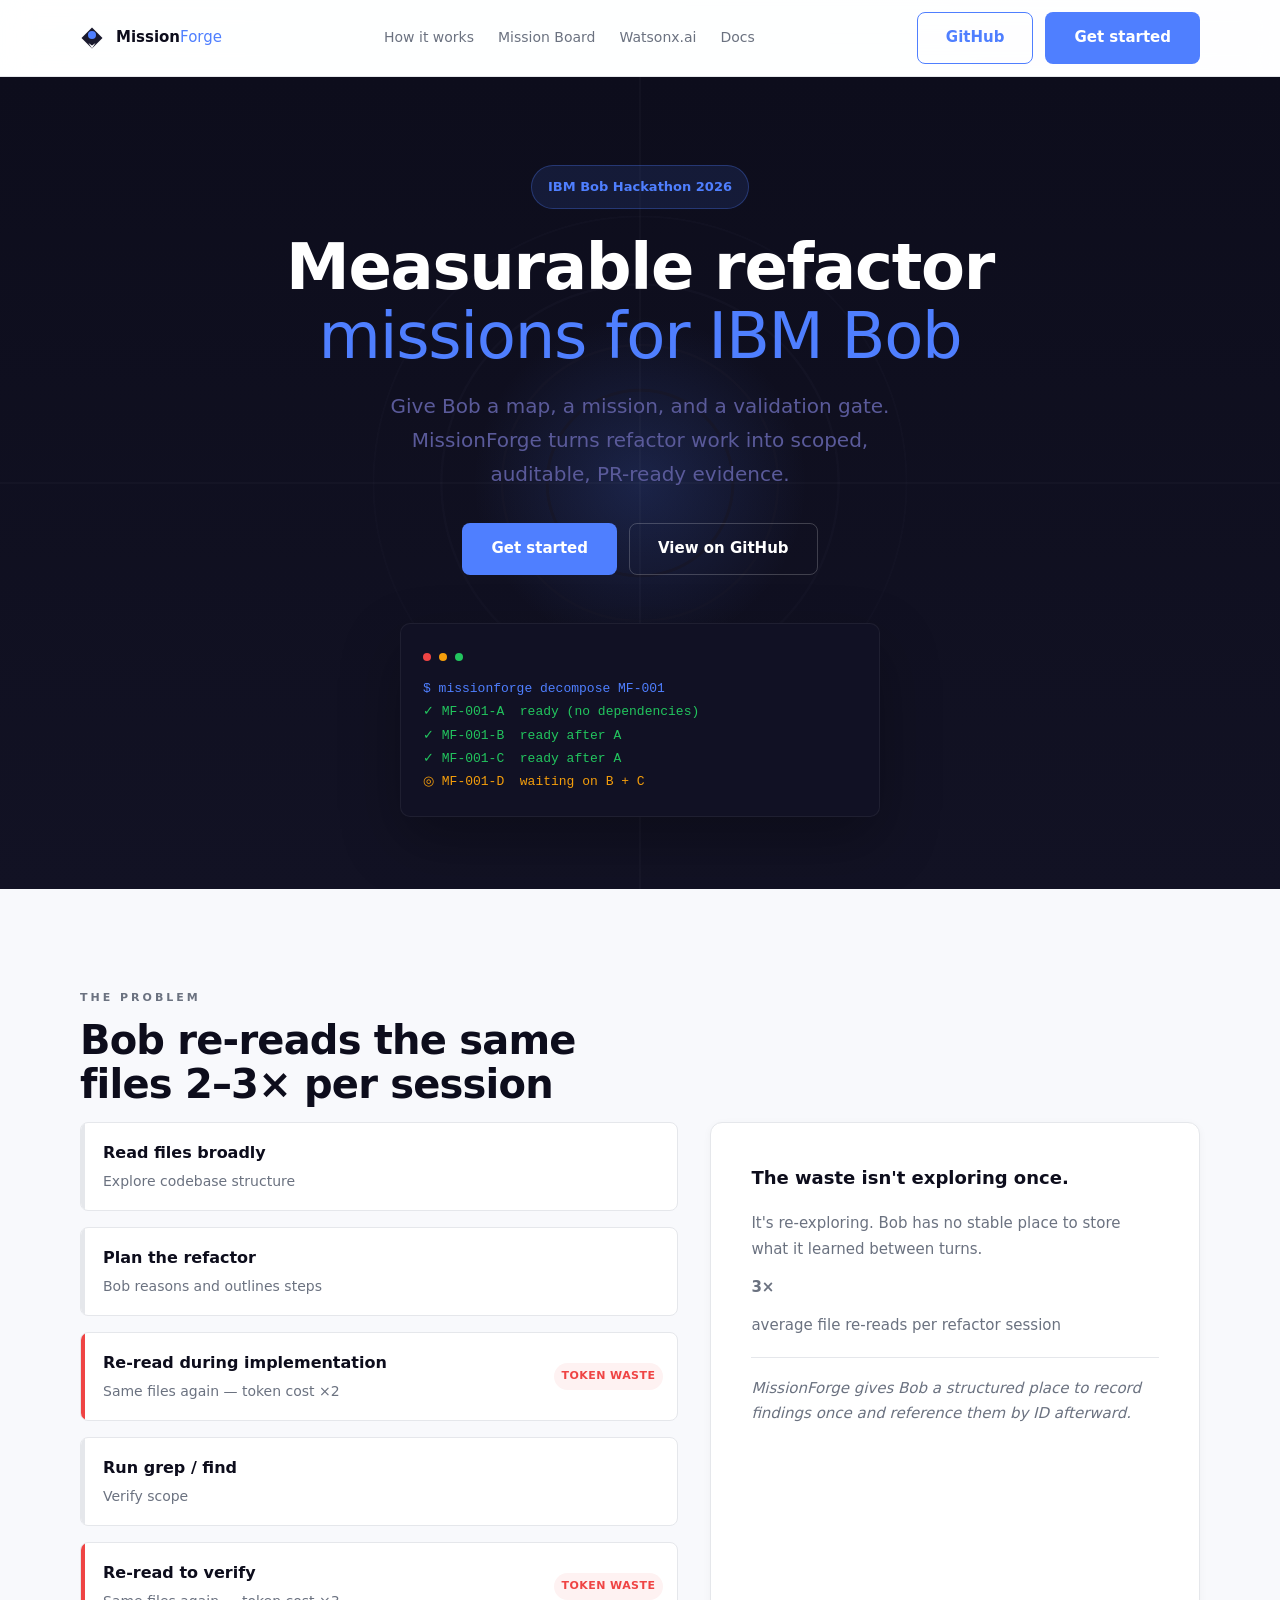
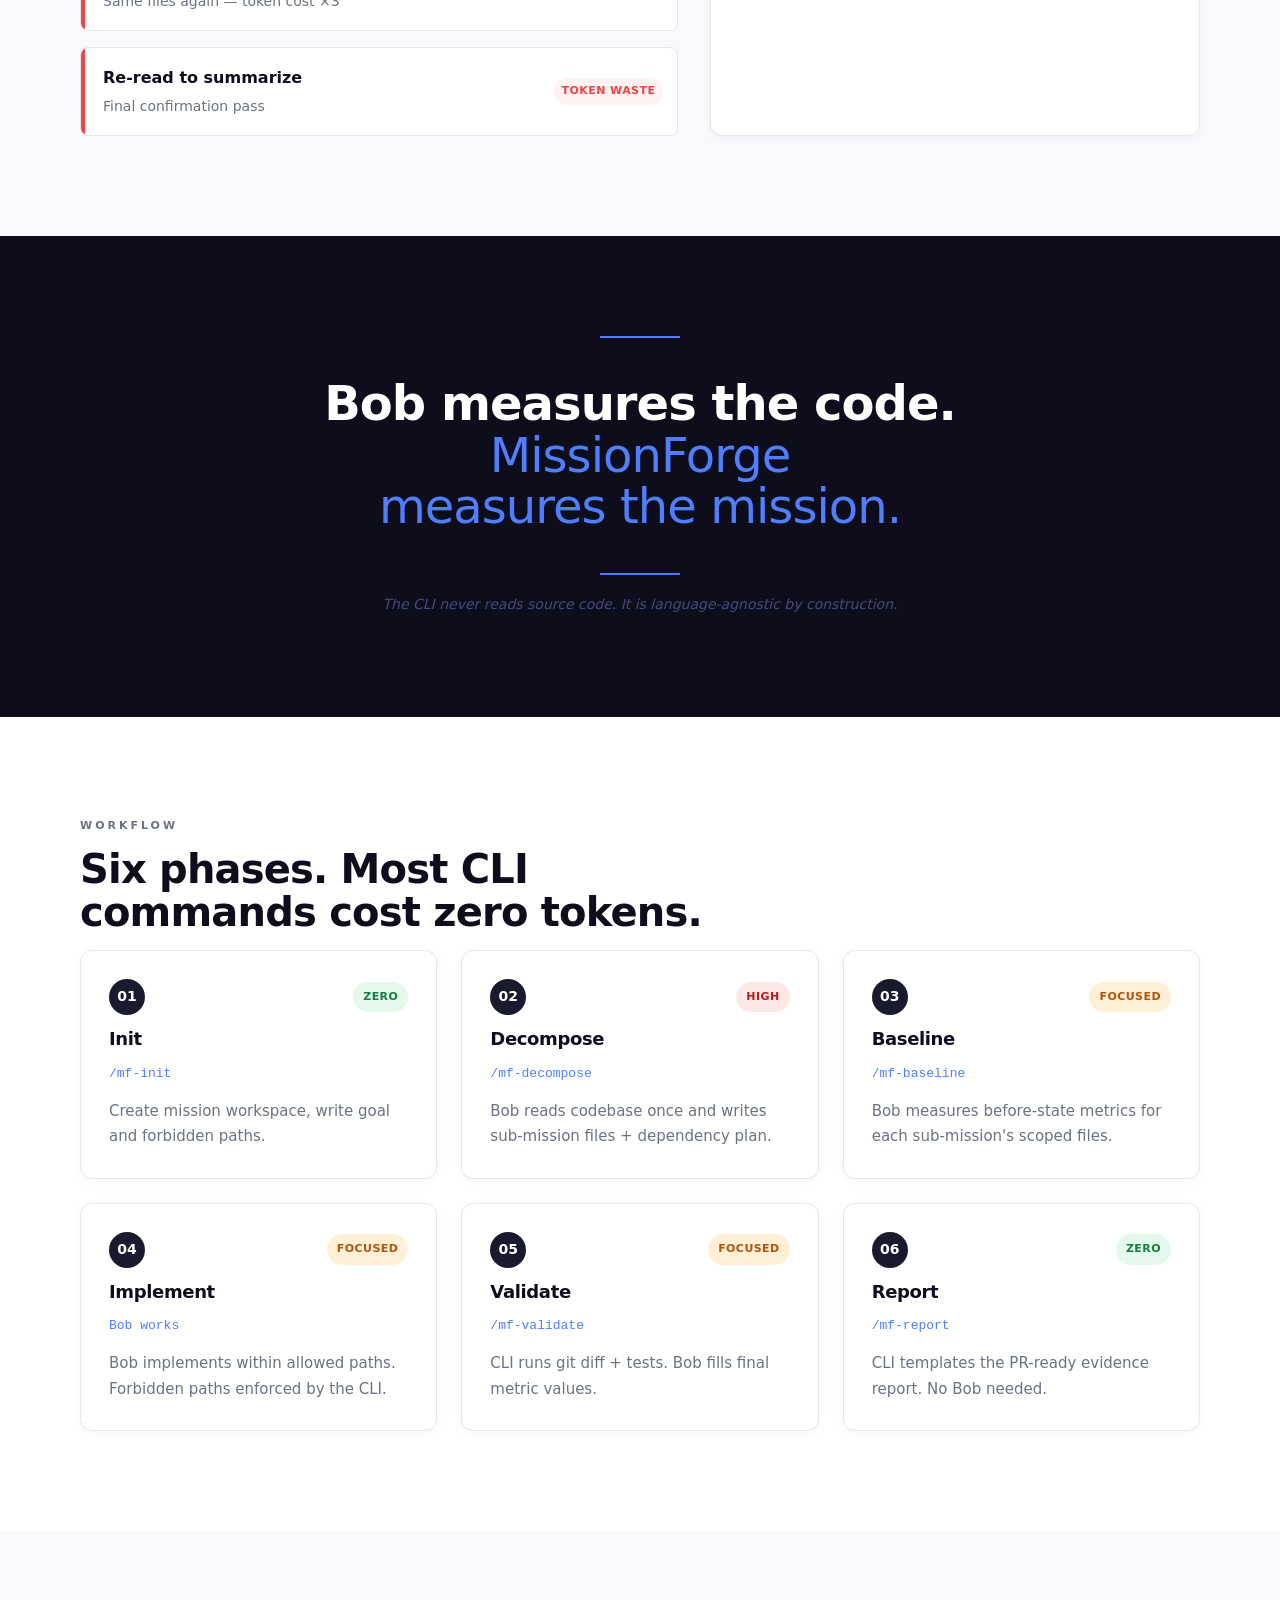
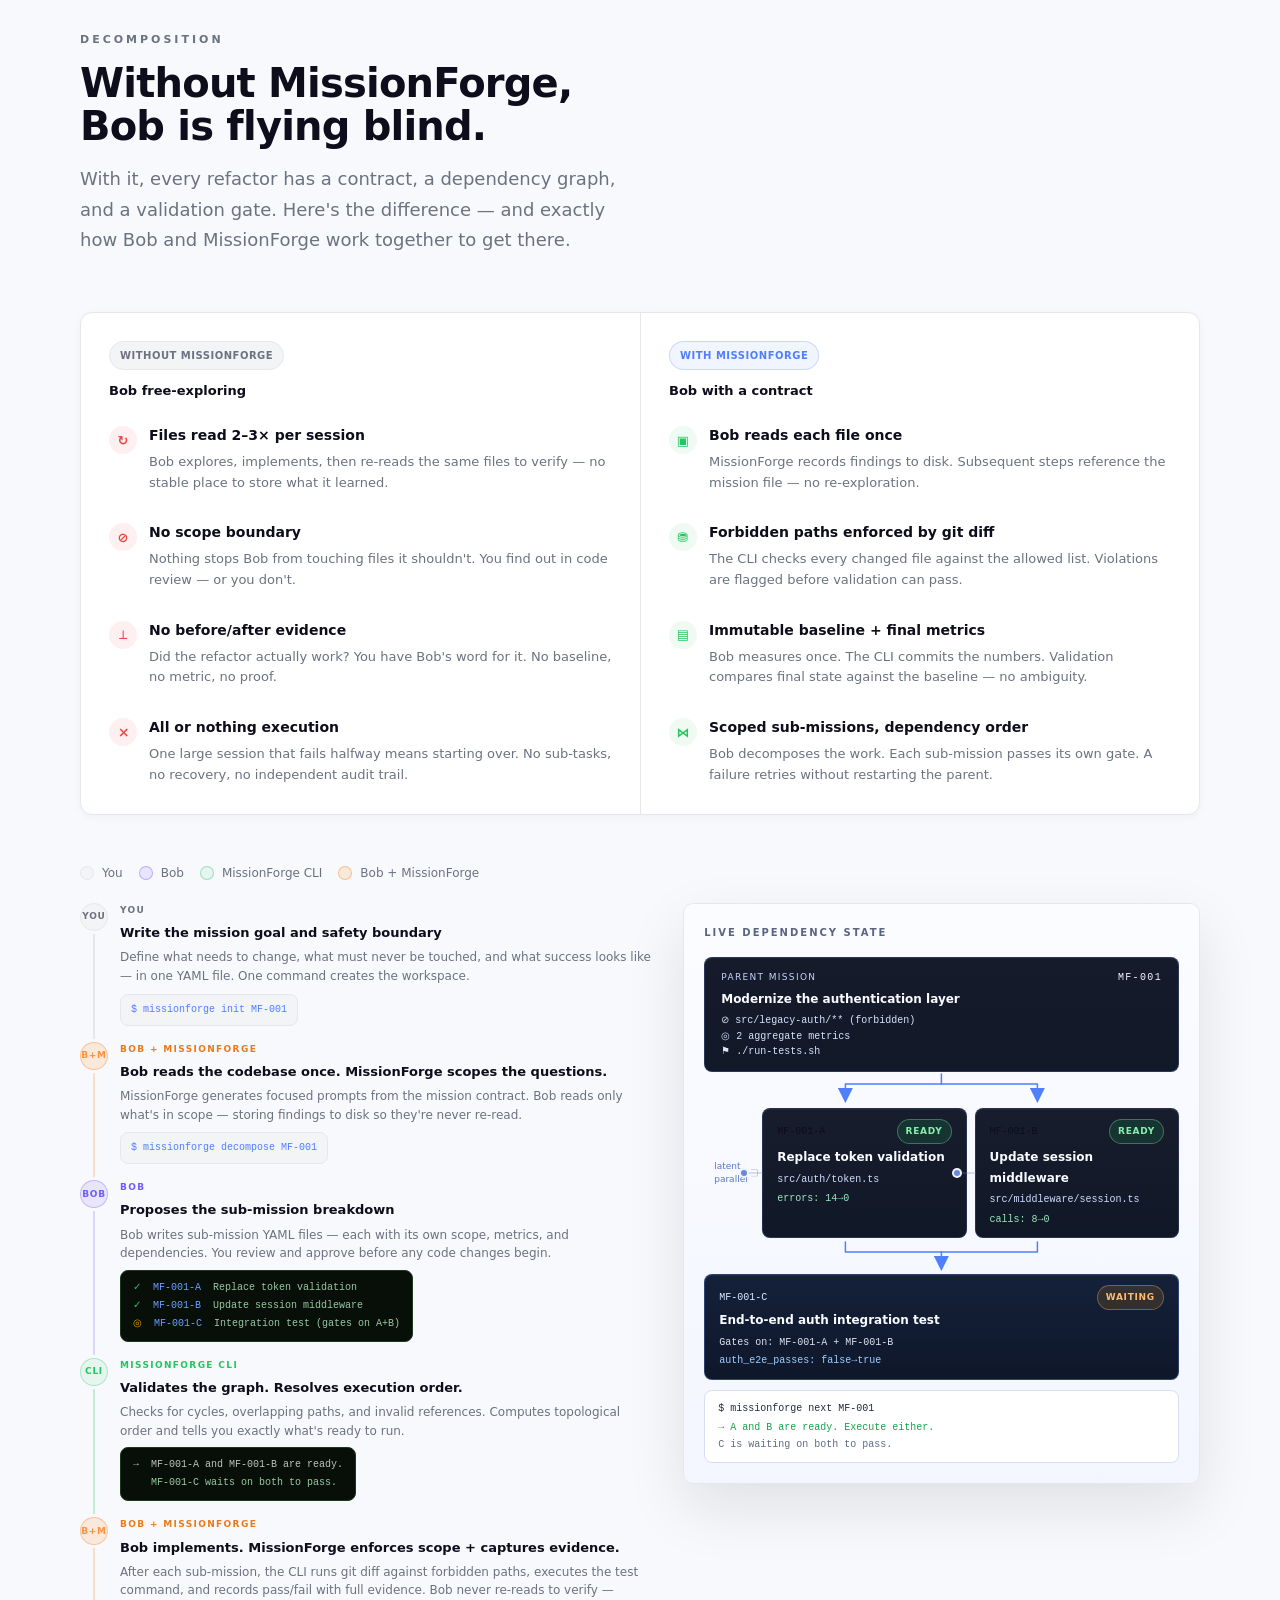
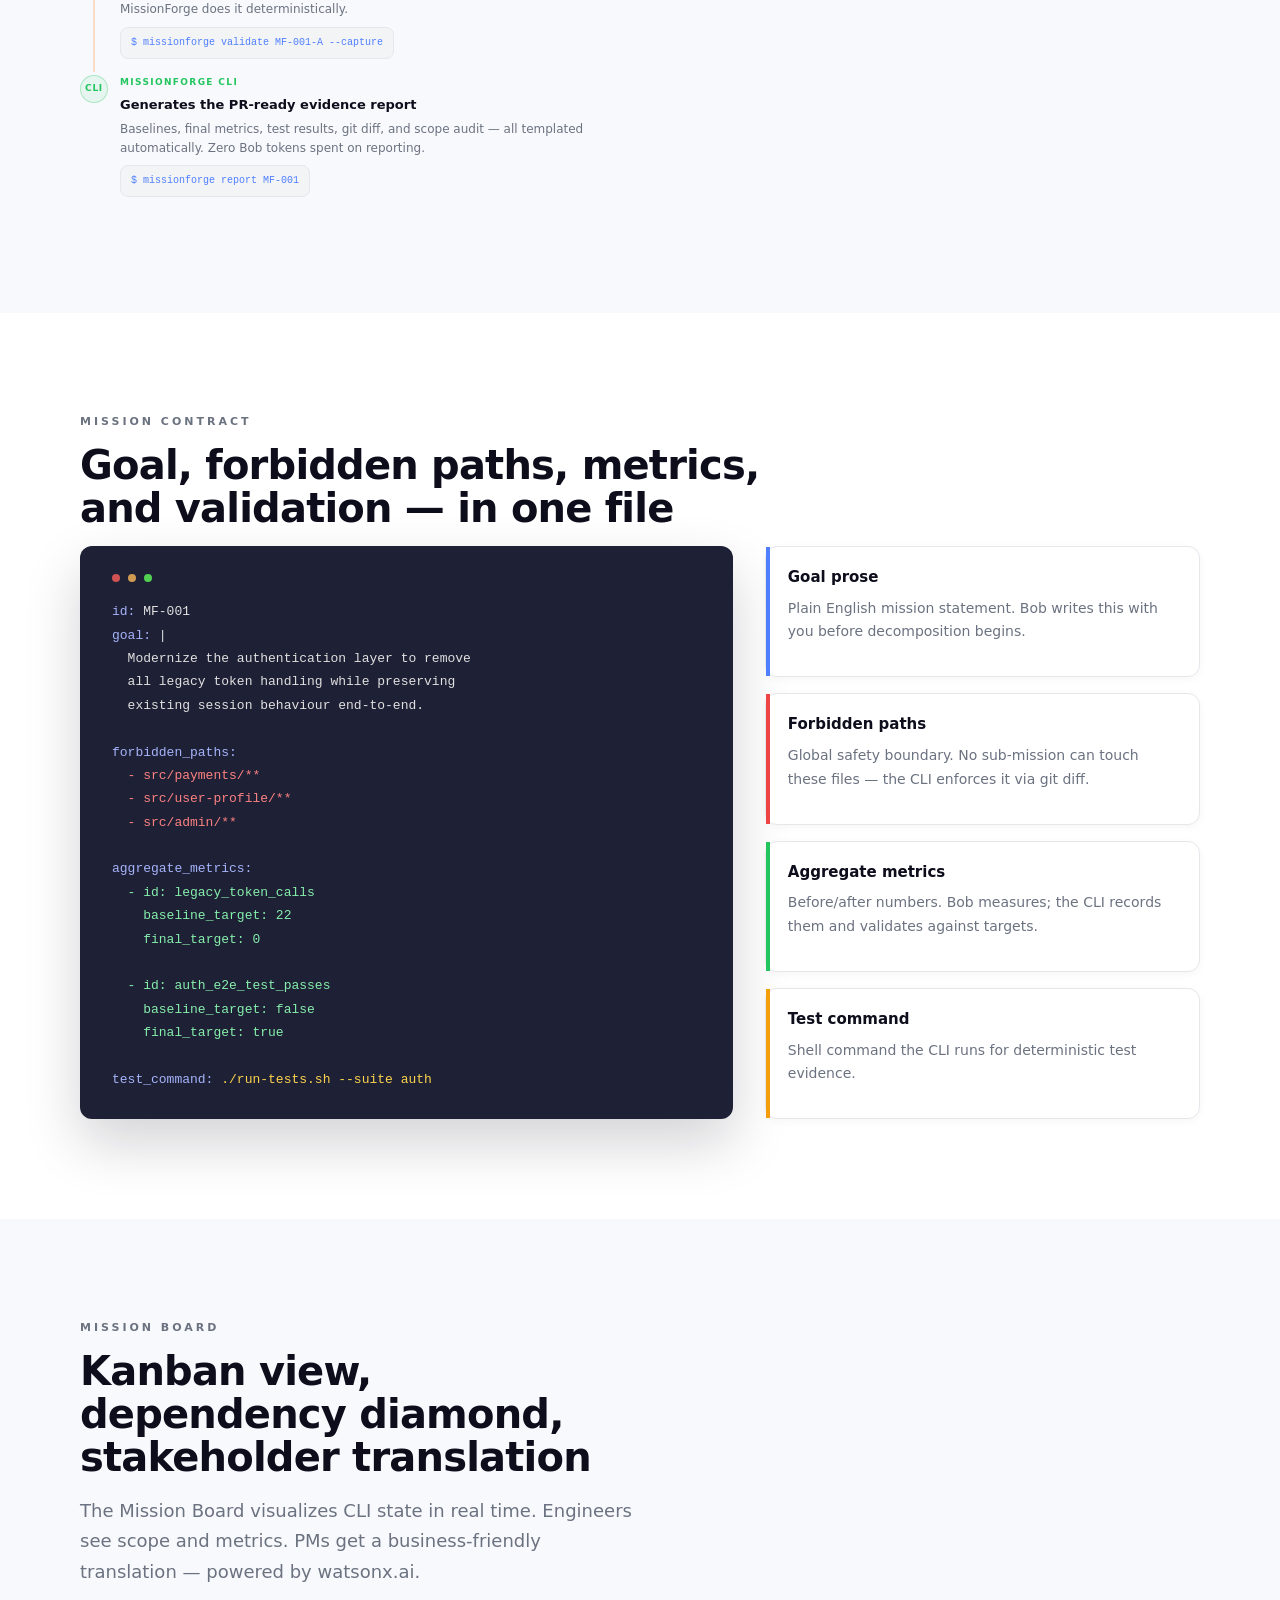
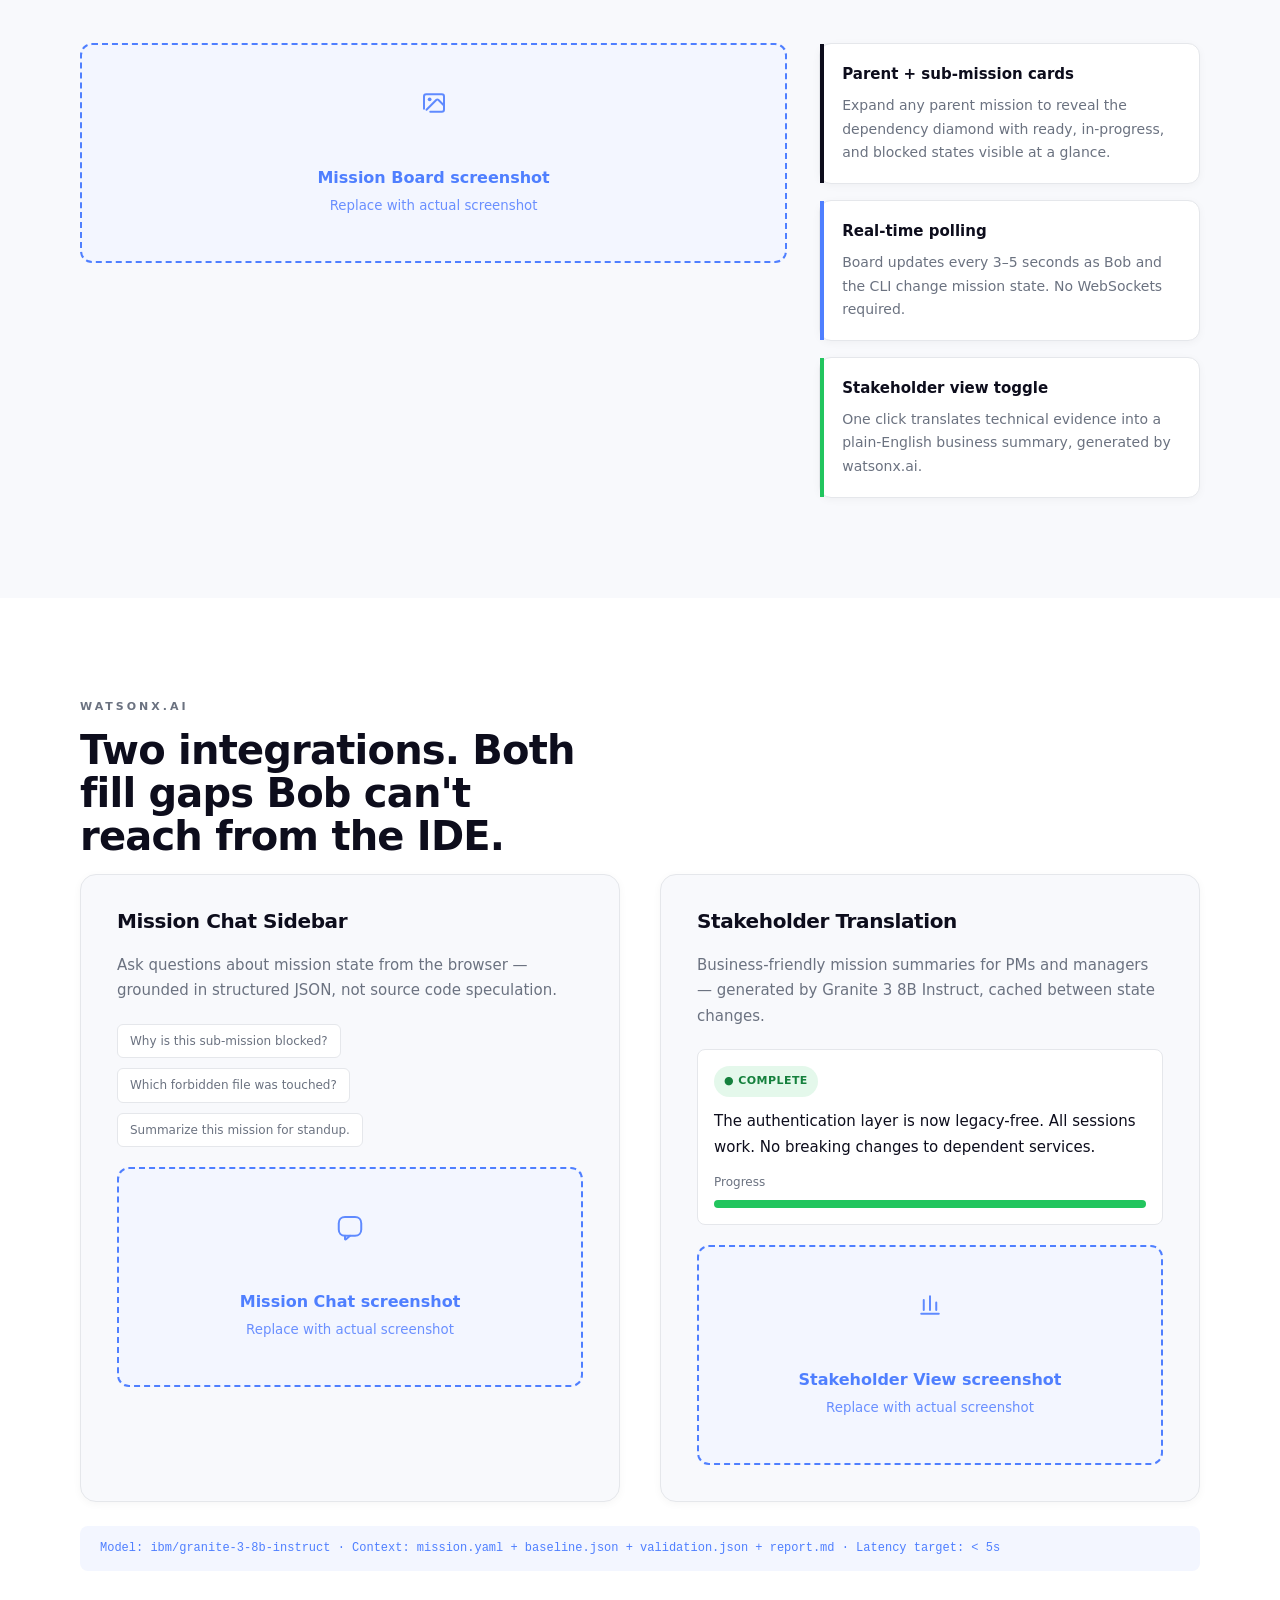
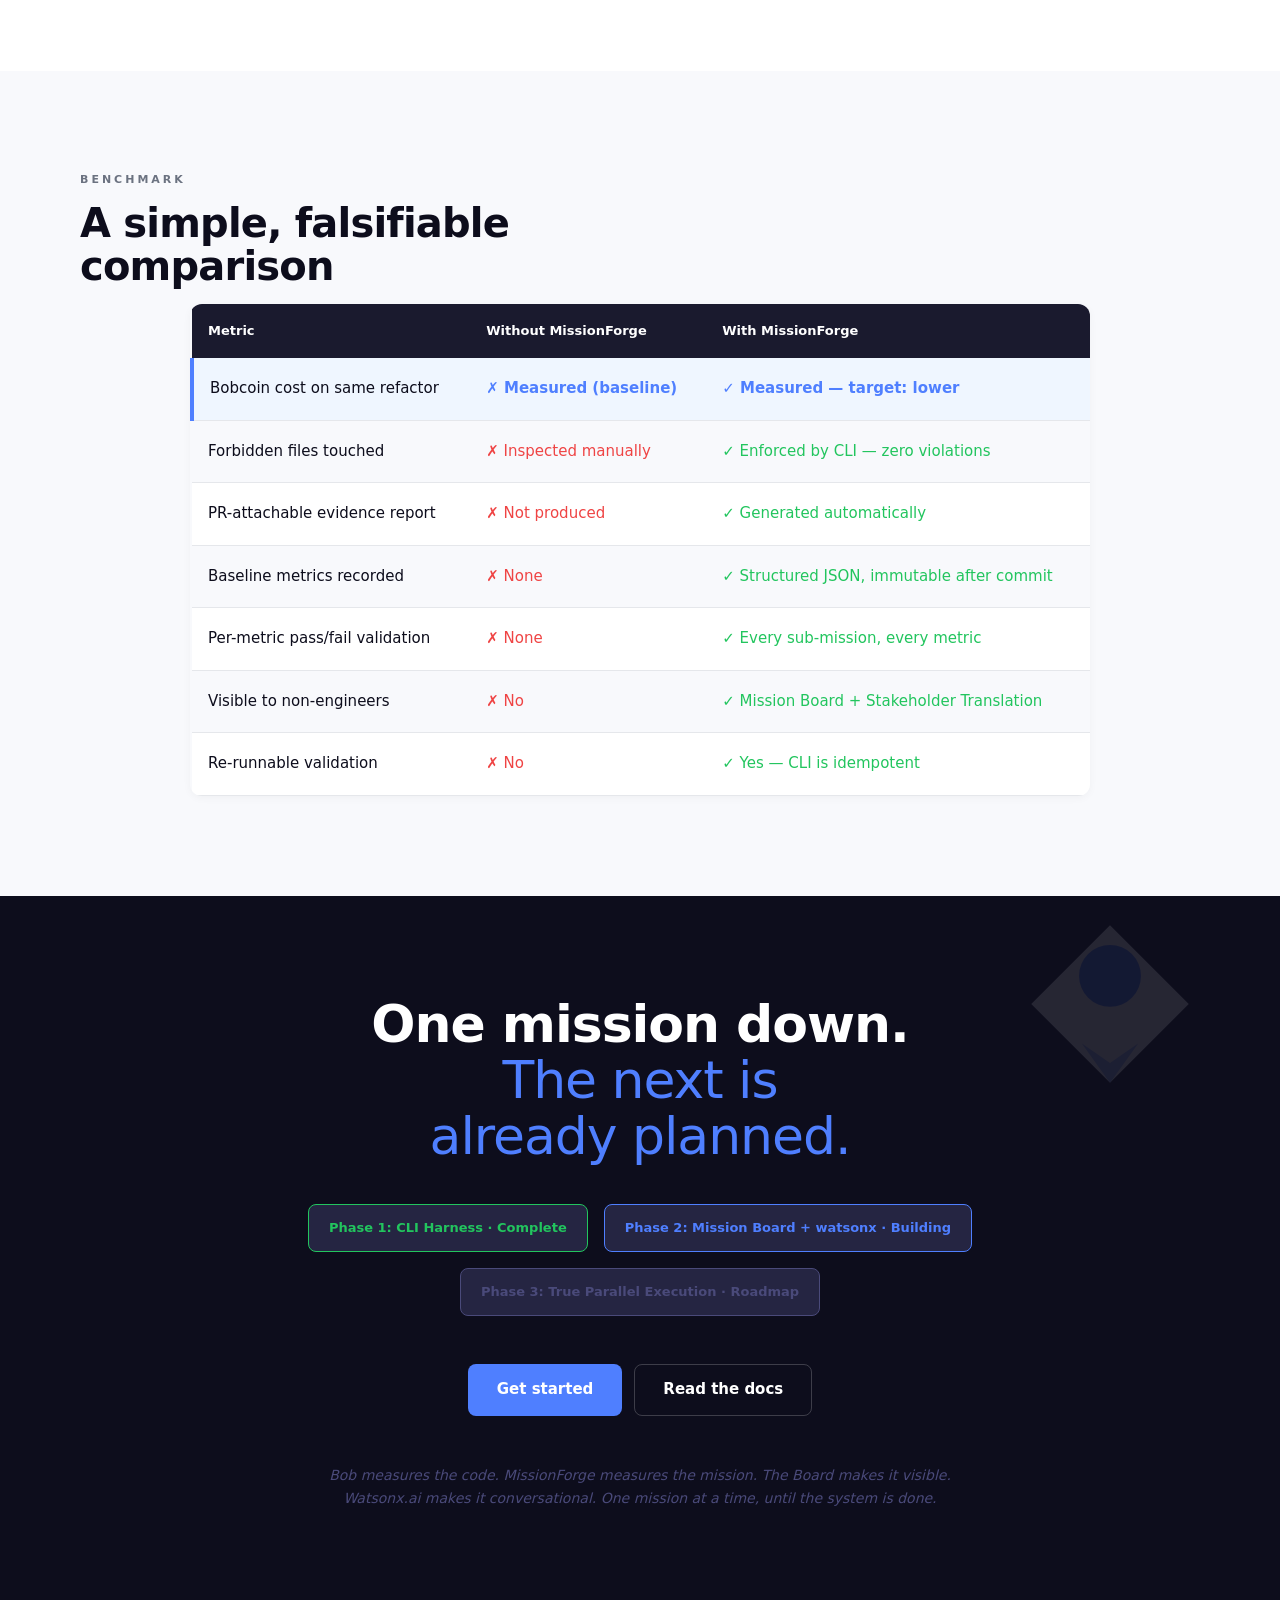
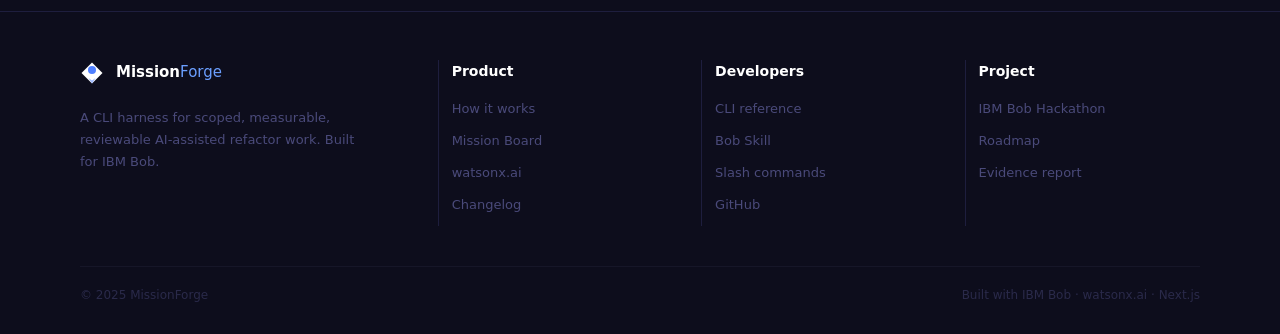
==== landing-page/index.html @ 3010edf2 "feat: deploy landing page to GitHub Pages" ====
<!doctype html>
<html lang="en">
<head>
  <meta charset="utf-8">
  <meta name="viewport" content="width=device-width, initial-scale=1">
  <title>MissionForge | Measurable refactor missions for IBM Bob</title>
  <style>
    :root {
      --bg: #f8f9fc;
      --surface: #ffffff;
      --surface-alt: #f3f6ff;
      --fg: #0d0d1c;
      --fg-strong: #1a1a2e;
      --muted: #6b7280;
      --muted-deep: #4a4a7a;
      --border: #e5e7eb;
      --accent: #4f7fff;
      --accent-strong: #3d6fef;
      --accent-soft: rgba(79, 127, 255, 0.12);
      --accent-border: rgba(79, 127, 255, 0.3);
      --dark: #0d0d1c;
      --dark-panel: #111124;
      --dark-elevated: #1e2035;
      --pass: #22c55e;
      --fail: #ef4444;
      --warn: #f59e0b;
      --shadow-soft: 0 2px 8px rgba(0, 0, 0, 0.04);
      --shadow-nav: 0 1px 12px rgba(0, 0, 0, 0.06);
      --radius-sm: 8px;
      --radius-md: 12px;
      --radius-lg: 16px;
      --container: min(1120px, calc(100vw - 32px));
      --font-display: -apple-system, BlinkMacSystemFont, "SF Pro Display", system-ui, sans-serif;
      --font-body: -apple-system, BlinkMacSystemFont, "SF Pro Text", system-ui, sans-serif;
      --font-mono: "Courier New", Courier, monospace;
      --section-space: clamp(72px, 9vw, 100px);
      --hero-title: clamp(2.75rem, 5.8vw, 4rem);
      --h2: clamp(2rem, 3.6vw, 2.5rem);
      --body-lg: clamp(1rem, 1.6vw, 1.125rem);
      color-scheme: light;
    }

    * { box-sizing: border-box; }
    html { scroll-behavior: smooth; }
    body {
      margin: 0;
      font-family: var(--font-body);
      color: var(--fg);
      background: var(--bg);
      line-height: 1.7;
      text-rendering: optimizeLegibility;
      -webkit-font-smoothing: antialiased;
    }

    body.menu-open { overflow: hidden; }
    img { max-width: 100%; display: block; }
    a { color: inherit; text-decoration: none; }
    button, input { font: inherit; }

    .page-shell {
      overflow-x: clip;
      background:
        radial-gradient(circle at top right, rgba(79, 127, 255, 0.08), transparent 28%),
        linear-gradient(180deg, #fbfcff 0%, #f8f9fc 100%);
    }

    .container {
      width: var(--container);
      margin: 0 auto;
    }

    .section {
      padding: var(--section-space) 0;
      position: relative;
    }

    .section-dark {
      color: #fff;
      background: var(--dark);
    }

    .section-alt { background: var(--bg); }
    .section-white { background: var(--surface); }

    .eyebrow {
      margin: 0 0 12px;
      font-size: 11px;
      font-weight: 600;
      letter-spacing: 3px;
      text-transform: uppercase;
      color: var(--muted);
    }

    .section h2,
    .section h3,
    .hero h1,
    .cta-title,
    .principle-title {
      font-family: var(--font-display);
      letter-spacing: -0.02em;
      line-height: 1.08;
      text-wrap: balance;
    }

    .section-title {
      margin: 0 0 16px;
      max-width: 680px;
      font-size: var(--h2);
      font-weight: 700;
      color: var(--fg);
    }

    .section-copy {
      margin: 0 0 56px;
      max-width: 560px;
      font-size: var(--body-lg);
      color: var(--muted);
    }

    .nav {
      position: sticky;
      top: 0;
      z-index: 30;
      background: rgba(255, 255, 255, 0.92);
      backdrop-filter: blur(14px);
      border-bottom: 1px solid var(--border);
      transition: box-shadow 160ms ease;
    }

    .nav.scrolled { box-shadow: var(--shadow-nav); }

    .nav-inner {
      display: grid;
      grid-template-columns: auto 1fr auto;
      align-items: center;
      gap: 24px;
      min-height: 76px;
    }

    .brand-lockup {
      display: inline-flex;
      align-items: center;
      gap: 12px;
      font-size: 15px;
      font-weight: 700;
      color: var(--fg);
      white-space: nowrap;
    }

    .brand-lockup svg { flex: 0 0 auto; }
    .brand-wordmark { display: inline-flex; align-items: baseline; }
    .brand-wordmark .light { font-weight: 300; color: var(--accent); }
    .brand-wordmark.dark .light { color: #6b9fff; }
    .nav-links,
    .nav-actions,
    .hero-actions,
    .cta-actions,
    .phase-pills {
      display: flex;
      align-items: center;
      gap: 12px;
      flex-wrap: wrap;
    }

    .nav-links {
      justify-content: center;
      gap: 24px;
      font-size: 14px;
      color: var(--muted);
    }

    .nav-links a:hover { color: var(--fg); }
    .nav-actions { justify-content: flex-end; }

    .button,
    .mobile-menu-button {
      display: inline-flex;
      align-items: center;
      justify-content: center;
      gap: 10px;
      min-height: 44px;
      padding: 12px 28px;
      border-radius: var(--radius-sm);
      border: 1.5px solid transparent;
      font-size: 15px;
      font-weight: 600;
      cursor: pointer;
      transition: transform 150ms ease, background-color 150ms ease, border-color 150ms ease, box-shadow 150ms ease;
    }

    .button:hover,
    .mobile-menu-button:hover { transform: translateY(-1px); }

    .button-primary {
      background: var(--accent);
      color: #fff;
    }

    .button-primary:hover { background: var(--accent-strong); }
    .button-ghost {
      background: transparent;
      color: var(--accent);
      border-color: var(--accent);
    }

    .button-ghost:hover { background: rgba(79, 127, 255, 0.06); }
    .button-dark {
      background: transparent;
      color: #fff;
      border-color: rgba(255, 255, 255, 0.2);
    }

    .button-dark:hover { border-color: rgba(255, 255, 255, 0.4); }

    .mobile-menu-button {
      display: none;
      width: 44px;
      padding: 0;
      background: #fff;
      border-color: var(--border);
      color: var(--fg);
    }

    .mobile-panel {
      display: none;
      border-top: 1px solid var(--border);
      background: #fff;
    }

    .mobile-panel.open { display: block; }
    .mobile-panel-inner {
      width: var(--container);
      margin: 0 auto;
      padding: 18px 0 24px;
      display: grid;
      gap: 12px;
    }

    .mobile-panel a {
      font-size: 15px;
      color: var(--muted);
      padding: 10px 0;
    }

    .hero {
      min-height: calc(80vh - 76px);
      display: grid;
      align-items: center;
      position: relative;
      background:
        radial-gradient(circle at center, rgba(79, 127, 255, 0.18), transparent 22%),
        linear-gradient(180deg, #0d0d1c 0%, #121224 100%);
      isolation: isolate;
    }

    .hero::before,
    .hero::after {
      content: "";
      position: absolute;
      inset: 0;
      pointer-events: none;
    }

    .hero::before {
      background:
        radial-gradient(circle at center, transparent 0 12%, rgba(22, 22, 40, 0.9) 12.1% 12.4%, transparent 12.5% 18%, rgba(22, 22, 40, 0.7) 18.1% 18.3%, transparent 18.4% 26%, rgba(22, 22, 40, 0.55) 26.1% 26.3%, transparent 26.4% 35%, rgba(22, 22, 40, 0.42) 35.1% 35.25%, transparent 35.3%);
      opacity: 0.95;
    }

    .hero::after {
      background:
        linear-gradient(90deg, transparent calc(50% - 1px), rgba(255,255,255,0.12) calc(50% - 1px), rgba(255,255,255,0.12) calc(50% + 1px), transparent calc(50% + 1px)),
        linear-gradient(180deg, transparent calc(50% - 1px), rgba(255,255,255,0.12) calc(50% - 1px), rgba(255,255,255,0.12) calc(50% + 1px), transparent calc(50% + 1px));
      opacity: 0.2;
    }

    .hero-inner {
      position: relative;
      z-index: 1;
      text-align: center;
      padding: 88px 0 72px;
    }

    .hero-pill {
      display: inline-flex;
      align-items: center;
      gap: 10px;
      margin-bottom: 24px;
      padding: 10px 16px;
      border-radius: 999px;
      border: 1px solid var(--accent-border);
      background: var(--accent-soft);
      color: var(--accent);
      font-size: 13px;
      font-weight: 600;
    }

    .hero h1 {
      margin: 0 auto 18px;
      max-width: 760px;
      font-size: var(--hero-title);
      font-weight: 700;
      color: #fff;
    }

    .hero h1 .light {
      display: block;
      color: var(--accent);
      font-weight: 300;
    }

    .hero-copy {
      margin: 0 auto;
      max-width: 520px;
      font-size: clamp(1rem, 2vw, 1.25rem);
      color: #5a5a9a;
      text-wrap: pretty;
    }

    .hero-actions {
      justify-content: center;
      margin-top: 32px;
    }

    .terminal {
      margin: 48px auto 0;
      max-width: 480px;
      padding: 18px 22px 22px;
      border-radius: 10px;
      background: var(--dark-panel);
      border: 1px solid rgba(255, 255, 255, 0.06);
      text-align: left;
      box-shadow: 0 24px 60px rgba(0, 0, 0, 0.28);
    }

    .terminal-dots {
      display: inline-flex;
      gap: 8px;
      margin-bottom: 16px;
    }

    .terminal-dots span {
      width: 8px;
      height: 8px;
      border-radius: 50%;
      display: block;
    }

    .terminal pre {
      margin: 0;
      font-family: var(--font-mono);
      font-size: 13px;
      line-height: 1.8;
      color: #d8defa;
    }

    .terminal-line {
      opacity: 0;
      transform: translateY(4px);
      transition: opacity 240ms ease, transform 240ms ease;
    }

    .terminal-line.visible {
      opacity: 1;
      transform: translateY(0);
    }

    .cmd { color: var(--accent); }
    .pass { color: var(--pass); }
    .warn { color: var(--warn); }
    .danger { color: var(--fail); }

    .two-col,
    .board-layout,
    .integration-grid,
    .footer-grid {
      display: grid;
      gap: 32px;
    }

    .two-col { grid-template-columns: minmax(0, 1.1fr) minmax(280px, 0.9fr); }
    .board-layout { grid-template-columns: minmax(0, 1.3fr) minmax(320px, 0.7fr); align-items: start; }
    .integration-grid { grid-template-columns: repeat(2, minmax(0, 1fr)); gap: 40px; }
    .footer-grid { grid-template-columns: 1.4fr repeat(3, minmax(140px, 1fr)); gap: 28px; }

    .stack { display: grid; gap: 16px; }

    .card,
    .workflow-card,
    .stat-card,
    .explain-card,
    .callout,
    .integration-card,
    .footer-card {
      background: var(--surface);
      border: 1px solid var(--border);
      border-radius: var(--radius-md);
      box-shadow: var(--shadow-soft);
    }

    .problem-card {
      position: relative;
      display: grid;
      grid-template-columns: 4px minmax(0, 1fr) auto;
      align-items: center;
      overflow: hidden;
      background: #fff;
      border: 1px solid var(--border);
      border-radius: var(--radius-sm);
      min-height: 84px;
    }

    .problem-card .bar { height: 100%; background: var(--border); }
    .problem-card.fail .bar { background: var(--fail); }
    .problem-card-body {
      padding: 16px 18px;
      display: grid;
      gap: 4px;
    }

    .problem-card strong { font-size: 16px; color: var(--fg); }
    .problem-card span { font-size: 14px; color: var(--muted); }

    .token-badge,
    .cost-pill,
    .status-pill,
    .phase-pill {
      display: inline-flex;
      align-items: center;
      justify-content: center;
      gap: 8px;
      border-radius: 999px;
      font-size: 11px;
      font-weight: 700;
      letter-spacing: 0.04em;
      text-transform: uppercase;
      white-space: nowrap;
    }

    .token-badge {
      margin-right: 14px;
      padding: 4px 8px;
      background: #fef2f2;
      color: var(--fail);
    }

    .stat-card {
      padding: 40px;
      display: grid;
      gap: 18px;
      align-content: start;
    }

    .stat-card strong { font-size: 18px; color: var(--fg); }
    .stat-card p,
    .card-copy { margin: 0; font-size: 15px; color: var(--muted); }
    .big-stat {
      margin: 0;
      font-size: clamp(4rem, 8vw, 4.5rem);
      line-height: 1;
      color: var(--fail);
      font-weight: 700;
    }

    .divider {
      height: 1px;
      background: var(--border);
    }

    .principle-wrap {
      max-width: 760px;
      margin: 0 auto;
      text-align: center;
    }

    .rule {
      width: 80px;
      height: 2px;
      background: var(--accent);
      margin: 0 auto 40px;
    }

    .rule.bottom { margin: 40px auto 0; }

    .principle-title {
      margin: 0;
      font-size: clamp(2.2rem, 5vw, 3rem);
      color: #fff;
      font-weight: 700;
    }

    .principle-title .light {
      display: block;
      color: var(--accent);
      font-weight: 300;
    }

    .principle-note {
      margin: 18px 0 0;
      color: var(--muted-deep);
      font-style: italic;
      font-size: 14px;
    }

    .workflow-grid {
      display: grid;
      grid-template-columns: repeat(3, minmax(0, 1fr));
      gap: 24px;
    }

    .workflow-card {
      padding: 28px;
      display: grid;
      gap: 14px;
      transition: transform 150ms ease, box-shadow 150ms ease;
    }

    .workflow-card:hover {
      transform: translateY(-2px);
      box-shadow: 0 10px 28px rgba(13, 13, 28, 0.08);
    }

    .step-top {
      display: flex;
      align-items: center;
      justify-content: space-between;
      gap: 16px;
    }

    .step-circle {
      width: 36px;
      height: 36px;
      border-radius: 50%;
      display: grid;
      place-items: center;
      background: var(--fg-strong);
      color: #fff;
      font-size: 14px;
      font-weight: 700;
      flex: 0 0 auto;
    }

    .workflow-card h3 {
      margin: 0;
      font-size: 18px;
      font-weight: 700;
      color: var(--fg);
    }

    .mono {
      font-family: var(--font-mono);
      font-size: 13px;
      color: var(--accent);
    }

    .cost-pill { padding: 6px 10px; }
    .cost-pill.zero { background: rgba(34, 197, 94, 0.12); color: #15803d; }
    .cost-pill.high { background: rgba(239, 68, 68, 0.12); color: #b91c1c; }
    .cost-pill.focused { background: rgba(245, 158, 11, 0.16); color: #b45309; }

    .explain-card::before,
    .callout::before,
    .footer-link-group::before {
      content: "";
      position: absolute;
      top: 0;
      left: 0;
      bottom: 0;
      width: 4px;
      background: var(--fg);
    }

    .explain-card.blue::before,
    .callout.blue::before { background: var(--accent); }
    .explain-card.green::before,
    .callout.green::before { background: var(--pass); }
    .explain-card.black::before,
    .callout.black::before { background: var(--fg); }
    .callout.red::before { background: var(--fail); }
    .callout.amber::before { background: var(--warn); }

    .code-layout { grid-template-columns: minmax(0, 1.2fr) minmax(280px, 0.8fr); }

    .code-panel {
      background: var(--dark-elevated);
      border-radius: var(--radius-md);
      padding: 28px 32px;
      color: #e0e0e0;
      box-shadow: 0 24px 56px rgba(13, 13, 28, 0.18);
    }

    .dots { display: flex; gap: 8px; margin-bottom: 18px; }
    .dots span {
      width: 8px;
      height: 8px;
      border-radius: 50%;
      display: block;
    }

    .code-panel pre {
      margin: 0;
      white-space: pre-wrap;
      font-family: var(--font-mono);
      font-size: 13px;
      line-height: 1.8;
    }

    .yaml-key { color: #a5b4fc; }
    .yaml-string { color: #e0e0e0; }
    .yaml-forbidden { color: #fc8181; }
    .yaml-metric { color: #86efac; }
    .yaml-test { color: #fcd34d; }

    .callout {
      position: relative;
      padding: 18px 20px 18px 22px;
      background: #fff;
      border: 1px solid var(--border);
      border-radius: var(--radius-md);
      box-shadow: var(--shadow-soft);
    }

    .callout strong {
      display: block;
      margin-bottom: 6px;
      font-size: 15px;
      color: var(--fg);
    }

    .callout p,
    .explain-card p {
      margin: 0;
      color: var(--muted);
      font-size: 14px;
    }

    .decomposition-flow {
      display: grid;
      gap: 48px;
    }

    .contrast-card {
      background: #fff;
      border: 1px solid var(--border);
      border-radius: var(--radius-md);
      overflow: hidden;
      box-shadow: var(--shadow-soft);
    }

    .contrast-grid {
      display: grid;
      grid-template-columns: repeat(2, minmax(0, 1fr));
    }

    .contrast-column {
      padding: 28px 28px 14px;
    }

    .contrast-column.with-contract {
      border-left: 1px solid var(--border);
    }

    .contrast-header {
      display: grid;
      gap: 10px;
      margin-bottom: 22px;
    }

    .contrast-badge {
      width: fit-content;
      padding: 5px 10px;
      border-radius: 999px;
      border: 1px solid var(--border);
      background: #f3f4f6;
      color: var(--muted);
      font-size: 10px;
      font-weight: 700;
      letter-spacing: 0.05em;
      text-transform: uppercase;
    }

    .contrast-badge.accent {
      border-color: rgba(79, 127, 255, 0.25);
      background: rgba(79, 127, 255, 0.08);
      color: var(--accent);
    }

    .contrast-title {
      font-size: 13px;
      font-weight: 600;
      color: var(--fg);
    }

    .contrast-list {
      display: grid;
      gap: 14px;
    }

    .contrast-row {
      display: grid;
      grid-template-columns: 28px minmax(0, 1fr);
      gap: 12px;
      padding-bottom: 14px;
    }

    .contrast-icon {
      display: grid;
      place-items: center;
      width: 28px;
      height: 28px;
      border-radius: 50%;
      font-size: 13px;
      font-weight: 700;
      line-height: 1;
      margin-top: 2px;
    }

    .contrast-icon.fail {
      background: rgba(239, 68, 68, 0.08);
      color: var(--fail);
    }

    .contrast-icon.pass {
      background: rgba(34, 197, 94, 0.08);
      color: var(--pass);
    }

    .contrast-copy {
      display: grid;
      gap: 4px;
      align-content: start;
    }

    .contrast-copy strong {
      font-size: 14px;
      color: var(--fg);
    }

    .contrast-copy p {
      margin: 0;
      font-size: 13px;
      line-height: 1.6;
      color: var(--muted);
    }

    .actor-legend {
      display: flex;
      flex-wrap: wrap;
      gap: 16px;
      margin-bottom: 20px;
    }

    .actor-pill {
      display: inline-flex;
      align-items: center;
      gap: 8px;
      font-size: 12px;
      color: var(--muted);
    }

    .actor-dot {
      width: 14px;
      height: 14px;
      border-radius: 50%;
      border: 1px solid var(--border);
      background: #f3f4f6;
      flex: 0 0 auto;
    }

    .actor-pill.you .actor-dot { border-color: #e5e7eb; background: #f3f4f6; }
    .actor-pill.bob .actor-dot { border-color: rgba(124, 92, 255, 0.42); background: rgba(124, 92, 255, 0.12); }
    .actor-pill.cli .actor-dot { border-color: rgba(34, 197, 94, 0.4); background: rgba(34, 197, 94, 0.08); }
    .actor-pill.pair .actor-dot { border-color: rgba(251, 146, 60, 0.48); background: rgba(251, 146, 60, 0.16); }

    .decomposition-grid {
      display: grid;
      grid-template-columns: minmax(0, 1.05fr) minmax(300px, 0.95fr);
      gap: 32px;
      align-items: start;
    }

    .timeline {
      display: grid;
      gap: 0;
    }

    .timeline-step {
      display: grid;
      grid-template-columns: 28px minmax(0, 1fr);
      gap: 12px;
    }

    .timeline-spine {
      display: grid;
      justify-items: center;
      grid-template-rows: 28px minmax(12px, 1fr);
    }

    .timeline-step:last-child .timeline-spine {
      grid-template-rows: 28px;
    }

    .timeline-dot {
      width: 28px;
      height: 28px;
      border-radius: 50%;
      display: grid;
      place-items: center;
      font-size: 9px;
      font-weight: 600;
      letter-spacing: 0.08em;
      text-transform: uppercase;
    }

    .timeline-line {
      width: 1.5px;
      min-height: 12px;
      margin: 3px 0;
      background: var(--border);
    }

    .timeline-step.you .timeline-dot {
      border: 1.5px solid #e5e7eb;
      background: #f3f4f6;
      color: var(--muted);
    }

    .timeline-step.you .timeline-line { background: #e5e7eb; }

    .timeline-step.bob .timeline-dot {
      border: 1.5px solid rgba(124, 92, 255, 0.35);
      background: rgba(124, 92, 255, 0.12);
      color: #6f5cff;
    }

    .timeline-step.bob .timeline-line { background: rgba(124, 92, 255, 0.24); }

    .timeline-step.cli .timeline-dot {
      border: 1.5px solid rgba(34, 197, 94, 0.3);
      background: rgba(34, 197, 94, 0.08);
      color: var(--pass);
    }

    .timeline-step.cli .timeline-line { background: rgba(34, 197, 94, 0.25); }

    .timeline-step.pair .timeline-dot {
      border: 1.5px solid rgba(251, 146, 60, 0.42);
      background: rgba(251, 146, 60, 0.16);
      color: #fb923c;
    }

    .timeline-step.pair .timeline-line { background: rgba(251, 146, 60, 0.28); }

    .timeline-body {
      padding-bottom: 16px;
    }

    .timeline-actor {
      margin-bottom: 4px;
      font-size: 9px;
      font-weight: 600;
      letter-spacing: 0.15em;
      text-transform: uppercase;
    }

    .timeline-step.you .timeline-actor { color: var(--muted); }
    .timeline-step.bob .timeline-actor { color: #6f5cff; }
    .timeline-step.cli .timeline-actor { color: var(--pass); }
    .timeline-step.pair .timeline-actor { color: #ea7a17; }

    .timeline-body strong {
      display: block;
      margin-bottom: 4px;
      font-size: 13px;
      font-weight: 600;
      color: var(--fg);
    }

    .timeline-body p {
      margin: 0 0 7px;
      font-size: 12px;
      line-height: 1.55;
      color: var(--muted);
    }

    .code-chip,
    .output-chip {
      width: fit-content;
      max-width: 100%;
      border-radius: 8px;
      font-family: var(--font-mono);
      font-size: 10px;
      line-height: 1.8;
      overflow: auto hidden;
      white-space: pre;
    }

    .code-chip {
      display: inline-flex;
      align-items: center;
      gap: 6px;
      padding: 6px 10px;
      border: 0.5px solid var(--border);
      background: #f3f4f6;
      color: var(--accent);
    }

    .output-chip {
      padding: 8px 12px;
      border: 0.5px solid #1a3a1a;
      background: #080f08;
      color: #d8e8d8;
    }

    .output-chip .id { color: #6b9fff; }
    .output-chip .ok,
    .output-chip .ok-copy { color: var(--pass); }
    .output-chip .wait { color: var(--warn); }
    .output-chip .note { color: #c0c0c0; }
    .output-chip .detail { color: #97c8a2; }

    .dependency-panel {
      position: sticky;
      top: 1rem;
      padding: 20px;
      border: 1px solid var(--border);
      border-radius: 10px;
      background: linear-gradient(180deg, #fbfcff 0%, #f3f6ff 100%);
      box-shadow: 0 24px 60px rgba(17, 24, 39, 0.10);
    }

    .dependency-label {
      margin-bottom: 16px;
      font-size: 10px;
      font-weight: 600;
      letter-spacing: 0.2em;
      text-transform: uppercase;
      color: #5a6484;
    }

    .dependency-svg {
      width: 100%;
      height: 34px;
      display: block;
      overflow: visible;
    }

    .dependency-parent,
    .dependency-gate,
    .sub-node {
      border-radius: 8px;
      padding: 11px 16px;
    }

    .dependency-parent {
      background: linear-gradient(180deg, #161b2b 0%, #111827 100%);
      border: 1px solid rgba(97, 126, 191, 0.30);
      box-shadow: inset 0 1px 0 rgba(255, 255, 255, 0.04);
    }

    .dependency-gate {
      background: linear-gradient(180deg, #14213a 0%, #0f172a 100%);
      border: 1px solid rgba(111, 156, 255, 0.30);
      padding: 10px 14px;
      box-shadow: inset 0 1px 0 rgba(255, 255, 255, 0.04);
    }

    .dependency-meta {
      display: flex;
      align-items: center;
      justify-content: space-between;
      gap: 12px;
      margin-bottom: 3px;
      font-size: 9px;
      letter-spacing: 0.15em;
      text-transform: uppercase;
    }

    .dependency-parent .dependency-meta { color: #c6d2fb; }
    .dependency-parent .dependency-id { color: #f3f7ff; }
    .dependency-gate .dependency-id { color: #dbe8ff; }

    .dependency-title {
      margin: 0 0 4px;
      font-size: 12px;
      font-weight: 600;
      color: #f8fbff;
    }

    .dependency-detail,
    .dependency-subcopy,
    .dependency-metric,
    .dependency-path {
      font-family: var(--font-mono);
      font-size: 10px;
      line-height: 1.55;
    }

    .dependency-detail { color: #d8e3ff; }
    .dependency-subcopy { color: rgba(232, 239, 255, 0.94); margin-bottom: 3px; }
    .dependency-metric { color: #9ed0ff; }

    .sub-row {
      position: relative;
      display: grid;
      padding-left: 58px;
      grid-template-columns: repeat(2, minmax(0, 1fr));
      gap: 8px;
      margin: 2px 0;
    }

    .parallel-marker {
      position: absolute;
      left: 10px;
      top: 50%;
      transform: translateY(-50%);
      display: grid;
      justify-items: start;
      gap: 1px;
      font-size: 9px;
      line-height: 1.3;
      color: #5576c9;
      text-align: left;
    }

    .parallel-marker::before {
      content: "";
      position: absolute;
      right: -10px;
      top: 8px;
      bottom: 8px;
      width: 6px;
      border: 1px solid rgba(111, 127, 178, 0.38);
      border-left: none;
      border-radius: 0 2px 2px 0;
    }

    .sub-node {
      position: relative;
      background: linear-gradient(180deg, #171d2d 0%, #101726 100%);
      border: 1px solid rgba(93, 122, 186, 0.26);
      padding: 10px 14px;
      box-shadow: inset 0 1px 0 rgba(255, 255, 255, 0.04);
    }

    .sub-node::before {
      content: "";
      position: absolute;
      top: 50%;
      left: -18px;
      width: 18px;
      border-top: 1.5px solid rgba(111, 127, 178, 0.48);
      transform: translateY(-50%);
    }

    .sub-node::after {
      content: "";
      position: absolute;
      top: 50%;
      left: -22px;
      width: 6px;
      height: 6px;
      border-radius: 50%;
      background: #6b87dc;
      box-shadow: 0 0 0 2px #eef3ff;
      transform: translateY(-50%);
    }

    .sub-top {
      display: flex;
      align-items: center;
      justify-content: space-between;
      gap: 8px;
    }

    .sub-id,
    .dependency-id {
      font-family: var(--font-mono);
      font-size: 10px;
    }

    .dependency-status {
      display: inline-flex;
      align-items: center;
      justify-content: center;
      padding: 4px 8px;
      border-radius: 999px;
      border: 0.5px solid transparent;
      font-size: 9px;
      font-weight: 700;
      letter-spacing: 0.08em;
      text-transform: uppercase;
      white-space: nowrap;
    }

    .dependency-status.ready {
      background: rgba(34, 197, 94, 0.14);
      border-color: rgba(134, 239, 172, 0.35);
      color: #86efac;
    }

    .dependency-status.waiting {
      background: rgba(245, 158, 11, 0.14);
      border-color: rgba(253, 186, 116, 0.35);
      color: #fdba74;
    }

    .sub-node .dependency-title { margin-top: 3px; }
    .dependency-path { color: #d2dcff; }
    .sub-node .dependency-metric { color: #9ee7be; margin-top: 4px; }

    .next-strip {
      margin-top: 10px;
      padding: 9px 13px;
      border: 1px solid #d7def2;
      border-radius: 8px;
      background: #ffffff;
      font-family: var(--font-mono);
      font-size: 10px;
      line-height: 1.7;
    }

    .next-strip .cmd { display: block; margin-bottom: 2px; color: #1f2a44; }
    .next-strip .ready-line { color: #16a34a; }
    .next-strip .wait-line { color: #5f6b85; }

    .placeholder {
      position: relative;
      display: grid;
      place-items: center;
      gap: 8px;
      min-height: 220px;
      border: 2px dashed var(--accent);
      border-radius: var(--radius-md);
      background: var(--surface-alt);
      color: var(--accent);
      text-align: center;
      padding: 24px;
      cursor: pointer;
      transition: border-color 150ms ease, transform 150ms ease;
      overflow: hidden;
    }

    .placeholder:hover {
      border-color: var(--accent-strong);
      transform: translateY(-1px);
    }

    .placeholder svg { opacity: 0.9; }
    .placeholder small { color: #6a8fff; }
    .placeholder.loaded {
      border-style: solid;
      background: #dfe8ff;
      padding: 0;
    }

    .placeholder.loaded .placeholder-meta {
      position: absolute;
      left: 16px;
      bottom: 16px;
      padding: 8px 10px;
      border-radius: 999px;
      background: rgba(13, 13, 28, 0.68);
      color: #fff;
      font-size: 12px;
      font-weight: 600;
      z-index: 1;
    }

    .placeholder img {
      width: 100%;
      height: 100%;
      object-fit: cover;
    }

    .feature-column { display: grid; gap: 16px; }

    .integration-card {
      padding: 36px;
      background: var(--bg);
      border-radius: var(--radius-lg);
      display: grid;
      gap: 20px;
      align-content: start;
    }

    .integration-card h3 {
      margin: 0;
      font-size: 20px;
      color: var(--fg);
    }

    .pill-list {
      display: flex;
      flex-wrap: wrap;
      gap: 10px;
    }

    .mini-pill {
      padding: 6px 12px;
      border-radius: 6px;
      background: #fff;
      border: 1px solid var(--border);
      font-size: 12px;
      color: var(--muted);
    }

    .example-card {
      padding: 16px;
      background: #fff;
      border: 1px solid var(--border);
      border-radius: var(--radius-sm);
      display: grid;
      gap: 12px;
    }

    .status-pill {
      width: fit-content;
      padding: 6px 10px;
      background: rgba(34, 197, 94, 0.12);
      color: #15803d;
    }

    .progress-row {
      display: grid;
      gap: 8px;
      color: var(--muted);
      font-size: 12px;
    }

    .progress-track {
      width: 100%;
      height: 8px;
      border-radius: 999px;
      background: #dbe7d7;
      overflow: hidden;
    }

    .progress-fill {
      width: 100%;
      height: 100%;
      background: var(--pass);
    }

    .model-strip {
      margin-top: 24px;
      padding: 12px 20px;
      border-radius: var(--radius-sm);
      background: var(--surface-alt);
      color: var(--accent);
      font-family: var(--font-mono);
      font-size: 12px;
      overflow: auto hidden;
      white-space: nowrap;
    }

    .benchmark-table {
      width: min(900px, 100%);
      margin: 0 auto;
      border-collapse: collapse;
      overflow: hidden;
      border-radius: var(--radius-md);
      box-shadow: var(--shadow-soft);
    }

    .benchmark-table thead th {
      padding: 16px;
      text-align: left;
      background: var(--fg-strong);
      color: #fff;
      font-size: 13px;
      font-weight: 600;
    }

    .benchmark-table tbody tr { background: #fff; }
    .benchmark-table tbody tr:nth-child(even) { background: var(--bg); }
    .benchmark-table td {
      padding: 18px 16px;
      border-bottom: 1px solid var(--border);
      font-size: 15px;
      vertical-align: top;
    }

    .benchmark-table tbody tr.highlight {
      border-left: 4px solid var(--accent);
      background: #eff6ff;
      opacity: 0.65;
      transition: opacity 400ms ease;
    }

    .benchmark-table tbody tr.highlight.in-view { opacity: 1; }
    .table-result { display: inline-flex; gap: 8px; align-items: baseline; }
    .table-result.fail { color: var(--fail); }
    .table-result.pass { color: var(--pass); }
    .table-result.accent { color: var(--accent); font-weight: 700; }

    .cta-section {
      position: relative;
      overflow: clip;
    }

    .cta-watermark {
      position: absolute;
      top: 18px;
      right: max(16px, calc((100vw - var(--container)) / 2));
      width: min(180px, 22vw);
      opacity: 0.1;
      pointer-events: none;
    }

    .cta-shell {
      max-width: 680px;
      margin: 0 auto;
      text-align: center;
      position: relative;
      z-index: 1;
    }

    .cta-title {
      margin: 0;
      font-size: clamp(2.3rem, 5vw, 3.25rem);
      color: #fff;
      font-weight: 700;
    }

    .cta-title .light {
      display: block;
      color: var(--accent);
      font-weight: 300;
    }

    .phase-pills {
      justify-content: center;
      margin-top: 40px;
      gap: 16px;
    }

    .phase-pill {
      padding: 12px 20px;
      background: #252542;
      border: 1px solid currentColor;
      border-radius: var(--radius-sm);
      font-size: 13px;
      text-transform: none;
      letter-spacing: 0;
      font-weight: 600;
    }

    .phase-pill.complete { color: var(--pass); }
    .phase-pill.building { color: var(--accent); }
    .phase-pill.roadmap { color: var(--muted-deep); }

    .cta-actions {
      justify-content: center;
      margin-top: 48px;
    }

    .cta-tagline {
      margin: 48px auto 0;
      max-width: 640px;
      color: var(--muted-deep);
      font-size: 14px;
      font-style: italic;
    }

    footer {
      background: var(--dark);
      color: #fff;
      border-top: 1px solid #1e1e3e;
    }

    .footer-main { padding: 48px 0 0; }
    .footer-lead {
      margin: 14px 0 0;
      color: var(--muted-deep);
      font-size: 13px;
      max-width: 280px;
    }

    .footer-link-group {
      position: relative;
      padding-left: 14px;
    }

    .footer-link-group::before {
      background: #1e1e3e;
      width: 1px;
    }

    .footer-link-group h4 {
      margin: 0 0 14px;
      font-size: 14px;
      color: #fff;
    }

    .footer-link-group a {
      display: block;
      margin: 10px 0;
      color: var(--muted-deep);
      font-size: 13px;
    }

    .footer-link-group a:hover { color: #fff; }

    .footer-bottom {
      margin-top: 40px;
      padding: 18px 0 28px;
      border-top: 1px solid #161628;
      display: flex;
      align-items: center;
      justify-content: space-between;
      gap: 16px;
      color: #2a2a4a;
      font-size: 12px;
      flex-wrap: wrap;
    }

    .visually-hidden {
      position: absolute;
      width: 1px;
      height: 1px;
      margin: -1px;
      padding: 0;
      overflow: hidden;
      clip: rect(0, 0, 0, 0);
      border: 0;
    }

    @media (max-width: 1100px) {
      .nav-inner { grid-template-columns: auto 1fr auto; }
      .nav-links { display: none; }
      .two-col,
      .board-layout,
      .integration-grid,
      .code-layout,
      .footer-grid,
      .workflow-grid,
      .decomposition-grid,
      .contrast-grid { grid-template-columns: 1fr; }
      .mobile-menu-button { display: inline-flex; }
      .nav-actions .button-ghost { display: none; }
      .contrast-column.with-contract { border-left: 0; border-top: 1px solid var(--border); }
      .dependency-panel { position: static; }
      .parallel-marker {
        position: static;
        transform: none;
        justify-items: start;
        margin-bottom: 12px;
      }
      .parallel-marker::before { display: none; }
      .cta-watermark { right: 16px; width: 140px; }
    }

    @media (max-width: 767px) {
      :root {
        --container: min(100vw - 24px, 100%);
        --section-space: 64px;
      }

      .nav-inner {
        gap: 12px;
        min-height: 70px;
      }

      .nav-actions { gap: 8px; }
      .nav-actions .button-primary {
        min-height: 40px;
        padding: 10px 16px;
        font-size: 14px;
      }

      .hero-inner { padding-top: 72px; }
      .hero-copy { font-size: 16px; }
      .terminal pre { font-size: 11px; }
      .section-title { font-size: 28px; }
      .section-copy { margin-bottom: 40px; font-size: 16px; }
      .problem-card { grid-template-columns: 4px minmax(0, 1fr); }
      .token-badge { margin: 0 18px 16px; justify-self: start; }
      .stat-card,
      .integration-card,
      .workflow-card,
      .code-panel { padding: 24px; }
      .contrast-column,
      .dependency-panel,
      .integration-card { padding: 24px; }
      .sub-row { grid-template-columns: 1fr; }
      .sub-node::before,
      .sub-node::after { display: none; }
      .benchmark-table td,
      .benchmark-table thead th { padding-inline: 12px; }
      .cta-title { font-size: 40px; }
      .footer-bottom { justify-content: flex-start; }
    }

    @media (max-width: 430px) {
      .hero-actions,
      .cta-actions,
      .phase-pills { justify-content: stretch; }
      .hero-actions .button,
      .cta-actions .button,
      .phase-pill { width: 100%; }
      .brand-wordmark { font-size: 14px; }
      .terminal { padding-inline: 16px; }
      .mobile-panel-inner { width: calc(100vw - 24px); }
    }

  </style>
</head>
<body>
  <div class="page-shell">
    <nav class="nav" id="top">
      <div class="container nav-inner">
        <a class="brand-lockup" href="#top" aria-label="MissionForge home">
          <svg width="24" height="24" viewBox="0 0 24 24" aria-hidden="true">
            <polygon points="12,1.5 22.5,12 12,22.5 1.5,12" fill="#1A1A2E"></polygon>
            <circle cx="12" cy="9" r="4" fill="#4F7FFF"></circle>
            <polygon points="8.5,17 12,22.5 15.5,17 12,19.5" fill="#FFFFFF"></polygon>
          </svg>
          <span class="brand-wordmark">Mission<span class="light">Forge</span></span>
        </a>
        <div class="nav-links" aria-label="Primary">
          <a href="#how-it-works">How it works</a>
          <a href="#mission-board">Mission Board</a>
          <a href="#watsonx">Watsonx.ai</a>
          <a href="#">Docs</a>
        </div>
        <div class="nav-actions">
          <a class="button button-ghost" href="#">GitHub</a>
          <a class="button button-primary" href="#cta">Get started</a>
          <button class="mobile-menu-button" type="button" aria-expanded="false" aria-controls="mobile-panel">
            <span class="visually-hidden">Toggle navigation</span>
            ☰
          </button>
        </div>
      </div>
      <div class="mobile-panel" id="mobile-panel">
        <div class="mobile-panel-inner">
          <a href="#how-it-works">How it works</a>
          <a href="#mission-board">Mission Board</a>
          <a href="#watsonx">Watsonx.ai</a>
          <a href="#">Docs</a>
          <a href="#">GitHub</a>
        </div>
      </div>
    </nav>

    <main>
      <section class="hero">
        <div class="container hero-inner">
          <div class="hero-pill">IBM Bob Hackathon 2026</div>
          <h1>Measurable refactor <span class="light">missions for IBM Bob</span></h1>
          <p class="hero-copy">Give Bob a map, a mission, and a validation gate. MissionForge turns refactor work into scoped, auditable, PR-ready evidence.</p>
          <div class="hero-actions">
            <a class="button button-primary" href="#cta">Get started</a>
            <a class="button button-dark" href="#">View on GitHub</a>
          </div>
          <div class="terminal" aria-label="MissionForge terminal example">
            <div class="terminal-dots">
              <span style="background:#ef4444"></span>
              <span style="background:#f59e0b"></span>
              <span style="background:#22c55e"></span>
            </div>
            <pre><span class="terminal-line"><span class="cmd">$ missionforge decompose MF-001</span></span>
<span class="terminal-line"><span class="pass">✓ MF-001-A  ready (no dependencies)</span></span>
<span class="terminal-line"><span class="pass">✓ MF-001-B  ready after A</span></span>
<span class="terminal-line"><span class="pass">✓ MF-001-C  ready after A</span></span>
<span class="terminal-line"><span class="warn">◎ MF-001-D  waiting on B + C</span></span></pre>
          </div>
        </div>
      </section>

      <section class="section section-alt" id="problem">
        <div class="container">
          <p class="eyebrow">The problem</p>
          <h2 class="section-title">Bob re-reads the same files 2–3× per session</h2>
          <div class="two-col">
            <div class="stack">
              <article class="problem-card">
                <div class="bar"></div>
                <div class="problem-card-body">
                  <strong>Read files broadly</strong>
                  <span>Explore codebase structure</span>
                </div>
              </article>
              <article class="problem-card">
                <div class="bar"></div>
                <div class="problem-card-body">
                  <strong>Plan the refactor</strong>
                  <span>Bob reasons and outlines steps</span>
                </div>
              </article>
              <article class="problem-card fail">
                <div class="bar"></div>
                <div class="problem-card-body">
                  <strong>Re-read during implementation</strong>
                  <span>Same files again — token cost ×2</span>
                </div>
                <div class="token-badge">Token waste</div>
              </article>
              <article class="problem-card">
                <div class="bar"></div>
                <div class="problem-card-body">
                  <strong>Run grep / find</strong>
                  <span>Verify scope</span>
                </div>
              </article>
              <article class="problem-card fail">
                <div class="bar"></div>
                <div class="problem-card-body">
                  <strong>Re-read to verify</strong>
                  <span>Same files again — token cost ×3</span>
                </div>
                <div class="token-badge">Token waste</div>
              </article>
              <article class="problem-card fail">
                <div class="bar"></div>
                <div class="problem-card-body">
                  <strong>Re-read to summarize</strong>
                  <span>Final confirmation pass</span>
                </div>
                <div class="token-badge">Token waste</div>
              </article>
            </div>
            <aside class="stat-card">
              <strong>The waste isn't exploring once.</strong>
              <p>It's re-exploring. Bob has no stable place to store what it learned between turns.</p>
              <p class="big-stat">3×</p>
              <p class="card-copy">average file re-reads per refactor session</p>
              <div class="divider"></div>
              <p class="card-copy"><em>MissionForge gives Bob a structured place to record findings once and reference them by ID afterward.</em></p>
            </aside>
          </div>
        </div>
      </section>

      <section class="section section-dark">
        <div class="container principle-wrap">
          <div class="rule"></div>
          <p class="principle-title">Bob measures the code.<span class="light">MissionForge measures the mission.</span></p>
          <div class="rule bottom"></div>
          <p class="principle-note">The CLI never reads source code. It is language-agnostic by construction.</p>
        </div>
      </section>

      <section class="section section-white" id="how-it-works">
        <div class="container">
          <p class="eyebrow">Workflow</p>
          <h2 class="section-title">Six phases. Most CLI commands cost zero tokens.</h2>
          <div class="workflow-grid">
            <article class="workflow-card">
              <div class="step-top">
                <div class="step-circle">01</div>
                <div class="cost-pill zero">Zero</div>
              </div>
              <h3>Init</h3>
              <div class="mono">/mf-init</div>
              <p class="card-copy">Create mission workspace, write goal and forbidden paths.</p>
            </article>
            <article class="workflow-card">
              <div class="step-top">
                <div class="step-circle">02</div>
                <div class="cost-pill high">High</div>
              </div>
              <h3>Decompose</h3>
              <div class="mono">/mf-decompose</div>
              <p class="card-copy">Bob reads codebase once and writes sub-mission files + dependency plan.</p>
            </article>
            <article class="workflow-card">
              <div class="step-top">
                <div class="step-circle">03</div>
                <div class="cost-pill focused">Focused</div>
              </div>
              <h3>Baseline</h3>
              <div class="mono">/mf-baseline</div>
              <p class="card-copy">Bob measures before-state metrics for each sub-mission's scoped files.</p>
            </article>
            <article class="workflow-card">
              <div class="step-top">
                <div class="step-circle">04</div>
                <div class="cost-pill focused">Focused</div>
              </div>
              <h3>Implement</h3>
              <div class="mono">Bob works</div>
              <p class="card-copy">Bob implements within allowed paths. Forbidden paths enforced by the CLI.</p>
            </article>
            <article class="workflow-card">
              <div class="step-top">
                <div class="step-circle">05</div>
                <div class="cost-pill focused">Focused</div>
              </div>
              <h3>Validate</h3>
              <div class="mono">/mf-validate</div>
              <p class="card-copy">CLI runs git diff + tests. Bob fills final metric values.</p>
            </article>
            <article class="workflow-card">
              <div class="step-top">
                <div class="step-circle">06</div>
                <div class="cost-pill zero">Zero</div>
              </div>
              <h3>Report</h3>
              <div class="mono">/mf-report</div>
              <p class="card-copy">CLI templates the PR-ready evidence report. No Bob needed.</p>
            </article>
          </div>
        </div>
      </section>

      <section class="section section-alt" id="decomposition">
        <div class="container">
          <p class="eyebrow">Decomposition</p>
          <h2 class="section-title">Without MissionForge, Bob is flying blind.</h2>
          <p class="section-copy">With it, every refactor has a contract, a dependency graph, and a validation gate. Here's the difference — and exactly how Bob and MissionForge work together to get there.</p>
          <div class="decomposition-flow">
            <div class="contrast-card">
              <div class="contrast-grid">
                <div class="contrast-column">
                  <div class="contrast-header">
                    <div class="contrast-badge">Without MissionForge</div>
                    <div class="contrast-title">Bob free-exploring</div>
                  </div>
                  <div class="contrast-list">
                    <div class="contrast-row">
                      <div class="contrast-icon fail">↻</div>
                      <div class="contrast-copy">
                        <strong>Files read 2–3× per session</strong>
                        <p>Bob explores, implements, then re-reads the same files to verify — no stable place to store what it learned.</p>
                      </div>
                    </div>
                    <div class="contrast-row">
                      <div class="contrast-icon fail">⊘</div>
                      <div class="contrast-copy">
                        <strong>No scope boundary</strong>
                        <p>Nothing stops Bob from touching files it shouldn't. You find out in code review — or you don't.</p>
                      </div>
                    </div>
                    <div class="contrast-row">
                      <div class="contrast-icon fail">⟂</div>
                      <div class="contrast-copy">
                        <strong>No before/after evidence</strong>
                        <p>Did the refactor actually work? You have Bob's word for it. No baseline, no metric, no proof.</p>
                      </div>
                    </div>
                    <div class="contrast-row">
                      <div class="contrast-icon fail">⤫</div>
                      <div class="contrast-copy">
                        <strong>All or nothing execution</strong>
                        <p>One large session that fails halfway means starting over. No sub-tasks, no recovery, no independent audit trail.</p>
                      </div>
                    </div>
                  </div>
                </div>
                <div class="contrast-column with-contract">
                  <div class="contrast-header">
                    <div class="contrast-badge accent">With MissionForge</div>
                    <div class="contrast-title">Bob with a contract</div>
                  </div>
                  <div class="contrast-list">
                    <div class="contrast-row">
                      <div class="contrast-icon pass">▣</div>
                      <div class="contrast-copy">
                        <strong>Bob reads each file once</strong>
                        <p>MissionForge records findings to disk. Subsequent steps reference the mission file — no re-exploration.</p>
                      </div>
                    </div>
                    <div class="contrast-row">
                      <div class="contrast-icon pass">⛃</div>
                      <div class="contrast-copy">
                        <strong>Forbidden paths enforced by git diff</strong>
                        <p>The CLI checks every changed file against the allowed list. Violations are flagged before validation can pass.</p>
                      </div>
                    </div>
                    <div class="contrast-row">
                      <div class="contrast-icon pass">▤</div>
                      <div class="contrast-copy">
                        <strong>Immutable baseline + final metrics</strong>
                        <p>Bob measures once. The CLI commits the numbers. Validation compares final state against the baseline — no ambiguity.</p>
                      </div>
                    </div>
                    <div class="contrast-row">
                      <div class="contrast-icon pass">⋈</div>
                      <div class="contrast-copy">
                        <strong>Scoped sub-missions, dependency order</strong>
                        <p>Bob decomposes the work. Each sub-mission passes its own gate. A failure retries without restarting the parent.</p>
                      </div>
                    </div>
                  </div>
                </div>
              </div>
            </div>

            <div>
              <div class="actor-legend" aria-label="Actor legend">
                <div class="actor-pill you"><span class="actor-dot"></span><span>You</span></div>
                <div class="actor-pill bob"><span class="actor-dot"></span><span>Bob</span></div>
                <div class="actor-pill cli"><span class="actor-dot"></span><span>MissionForge CLI</span></div>
                <div class="actor-pill pair"><span class="actor-dot"></span><span>Bob + MissionForge</span></div>
              </div>
              <div class="decomposition-grid">
                <div class="timeline">
                  <div class="timeline-step you">
                    <div class="timeline-spine">
                      <div class="timeline-dot">YOU</div>
                      <div class="timeline-line"></div>
                    </div>
                    <div class="timeline-body">
                      <div class="timeline-actor">You</div>
                      <strong>Write the mission goal and safety boundary</strong>
                      <p>Define what needs to change, what must never be touched, and what success looks like — in one YAML file. One command creates the workspace.</p>
                      <div class="code-chip">$ missionforge init MF-001</div>
                    </div>
                  </div>

                  <div class="timeline-step pair">
                    <div class="timeline-spine">
                      <div class="timeline-dot">B+M</div>
                      <div class="timeline-line"></div>
                    </div>
                    <div class="timeline-body">
                      <div class="timeline-actor">Bob + MissionForge</div>
                      <strong>Bob reads the codebase once. MissionForge scopes the questions.</strong>
                      <p>MissionForge generates focused prompts from the mission contract. Bob reads only what's in scope — storing findings to disk so they're never re-read.</p>
                      <div class="code-chip">$ missionforge decompose MF-001</div>
                    </div>
                  </div>

                  <div class="timeline-step bob">
                    <div class="timeline-spine">
                      <div class="timeline-dot">BOB</div>
                      <div class="timeline-line"></div>
                    </div>
                    <div class="timeline-body">
                      <div class="timeline-actor">Bob</div>
                      <strong>Proposes the sub-mission breakdown</strong>
                      <p>Bob writes sub-mission YAML files — each with its own scope, metrics, and dependencies. You review and approve before any code changes begin.</p>
                      <div class="output-chip"><span class="ok">✓</span>  <span class="id">MF-001-A</span>  <span class="detail">Replace token validation</span>
<span class="ok">✓</span>  <span class="id">MF-001-B</span>  <span class="detail">Update session middleware</span>
<span class="wait">◎</span>  <span class="id">MF-001-C</span>  <span class="detail">Integration test (gates on A+B)</span></div>
                    </div>
                  </div>

                  <div class="timeline-step cli">
                    <div class="timeline-spine">
                      <div class="timeline-dot">CLI</div>
                      <div class="timeline-line"></div>
                    </div>
                    <div class="timeline-body">
                      <div class="timeline-actor">MissionForge CLI</div>
                      <strong>Validates the graph. Resolves execution order.</strong>
                      <p>Checks for cycles, overlapping paths, and invalid references. Computes topological order and tells you exactly what's ready to run.</p>
                      <div class="output-chip"><span class="note">→  MF-001-A and MF-001-B are ready.</span>
<span class="detail">   MF-001-C waits on both to pass.</span></div>
                    </div>
                  </div>

                  <div class="timeline-step pair">
                    <div class="timeline-spine">
                      <div class="timeline-dot">B+M</div>
                      <div class="timeline-line"></div>
                    </div>
                    <div class="timeline-body">
                      <div class="timeline-actor">Bob + MissionForge</div>
                      <strong>Bob implements. MissionForge enforces scope + captures evidence.</strong>
                      <p>After each sub-mission, the CLI runs git diff against forbidden paths, executes the test command, and records pass/fail with full evidence. Bob never re-reads to verify — MissionForge does it deterministically.</p>
                      <div class="code-chip">$ missionforge validate MF-001-A --capture</div>
                    </div>
                  </div>

                  <div class="timeline-step cli">
                    <div class="timeline-spine">
                      <div class="timeline-dot">CLI</div>
                    </div>
                    <div class="timeline-body">
                      <div class="timeline-actor">MissionForge CLI</div>
                      <strong>Generates the PR-ready evidence report</strong>
                      <p>Baselines, final metrics, test results, git diff, and scope audit — all templated automatically. Zero Bob tokens spent on reporting.</p>
                      <div class="code-chip">$ missionforge report MF-001</div>
                    </div>
                  </div>
                </div>

                <aside class="dependency-panel" aria-label="Live dependency state">
                  <div class="dependency-label">Live dependency state</div>
                  <div class="dependency-parent">
                    <div class="dependency-meta">
                      <span>Parent mission</span>
                      <span class="dependency-id">MF-001</span>
                    </div>
                    <p class="dependency-title">Modernize the authentication layer</p>
                    <div class="dependency-detail">⊘ src/legacy-auth/** (forbidden)</div>
                    <div class="dependency-detail">◎ 2 aggregate metrics</div>
                    <div class="dependency-detail">⚑ ./run-tests.sh</div>
                  </div>

                  <svg class="dependency-svg" viewBox="0 0 320 34" aria-hidden="true">
                    <defs>
                      <marker id="dependency-arrow-fork" markerWidth="10" markerHeight="10" refX="8" refY="5" orient="auto">
                        <path d="M0,0 L10,5 L0,10 z" fill="#4F7FFF"></path>
                      </marker>
                    </defs>
                    <path d="M160 2 V12" stroke="#4F7FFF" stroke-width="1.5" stroke-linecap="round" fill="none"></path>
                    <path d="M160 12 H64 V28" stroke="#4F7FFF" stroke-width="1.5" stroke-linecap="round" stroke-linejoin="round" fill="none" marker-end="url(#dependency-arrow-fork)"></path>
                    <path d="M160 12 H256 V28" stroke="#4F7FFF" stroke-width="1.5" stroke-linecap="round" stroke-linejoin="round" fill="none" marker-end="url(#dependency-arrow-fork)"></path>
                  </svg>

                  <div class="sub-row">
                    <div class="parallel-marker"><span>latent</span><span>parallel</span></div>
                    <div class="sub-node">
                      <div class="sub-top">
                        <span class="sub-id">MF-001-A</span>
                        <span class="dependency-status ready">Ready</span>
                      </div>
                      <p class="dependency-title">Replace token validation</p>
                      <div class="dependency-path">src/auth/token.ts</div>
                      <div class="dependency-metric">errors: 14→0</div>
                    </div>
                    <div class="sub-node">
                      <div class="sub-top">
                        <span class="sub-id">MF-001-B</span>
                        <span class="dependency-status ready">Ready</span>
                      </div>
                      <p class="dependency-title">Update session middleware</p>
                      <div class="dependency-path">src/middleware/session.ts</div>
                      <div class="dependency-metric">calls: 8→0</div>
                    </div>
                  </div>

                  <svg class="dependency-svg" viewBox="0 0 320 34" aria-hidden="true">
                    <defs>
                      <marker id="dependency-arrow-join" markerWidth="10" markerHeight="10" refX="8" refY="5" orient="auto">
                        <path d="M0,0 L10,5 L0,10 z" fill="#4F7FFF"></path>
                      </marker>
                    </defs>
                    <path d="M64 2 V12 H160" stroke="#4F7FFF" stroke-width="1.5" stroke-linecap="round" stroke-linejoin="round" fill="none"></path>
                    <path d="M256 2 V12 H160" stroke="#4F7FFF" stroke-width="1.5" stroke-linecap="round" stroke-linejoin="round" fill="none"></path>
                    <path d="M160 12 V28" stroke="#4F7FFF" stroke-width="1.5" stroke-linecap="round" fill="none" marker-end="url(#dependency-arrow-join)"></path>
                  </svg>

                  <div class="dependency-gate">
                    <div class="sub-top">
                      <span class="dependency-id">MF-001-C</span>
                      <span class="dependency-status waiting">Waiting</span>
                    </div>
                    <p class="dependency-title">End-to-end auth integration test</p>
                    <div class="dependency-subcopy">Gates on: MF-001-A + MF-001-B</div>
                    <div class="dependency-metric">auth_e2e_passes: false→true</div>
                  </div>

                  <div class="next-strip">
                    <span class="cmd">$ missionforge next MF-001</span>
                    <div class="ready-line">→ A and B are ready. Execute either.</div>
                    <div class="wait-line">   C is waiting on both to pass.</div>
                  </div>
                </aside>
              </div>
            </div>
          </div>
        </div>
      </section>

      <section class="section section-white" id="contract">
        <div class="container">
          <p class="eyebrow">Mission contract</p>
          <h2 class="section-title">Goal, forbidden paths, metrics, and validation — in one file</h2>
          <div class="two-col code-layout">
            <div class="code-panel">
              <div class="dots">
                <span style="background:#d05252"></span>
                <span style="background:#d09a52"></span>
                <span style="background:#52d052"></span>
              </div>
              <pre><span class="yaml-key">id:</span> <span class="yaml-string">MF-001</span>
<span class="yaml-key">goal:</span> <span class="yaml-string">|</span>
  <span class="yaml-string">Modernize the authentication layer to remove</span>
  <span class="yaml-string">all legacy token handling while preserving</span>
  <span class="yaml-string">existing session behaviour end-to-end.</span>

<span class="yaml-key">forbidden_paths:</span>
  <span class="yaml-forbidden">- src/payments/**</span>
  <span class="yaml-forbidden">- src/user-profile/**</span>
  <span class="yaml-forbidden">- src/admin/**</span>

<span class="yaml-key">aggregate_metrics:</span>
  <span class="yaml-metric">- id: legacy_token_calls</span>
    <span class="yaml-metric">baseline_target: 22</span>
    <span class="yaml-metric">final_target: 0</span>

  <span class="yaml-metric">- id: auth_e2e_test_passes</span>
    <span class="yaml-metric">baseline_target: false</span>
    <span class="yaml-metric">final_target: true</span>

<span class="yaml-key">test_command:</span> <span class="yaml-test">./run-tests.sh --suite auth</span></pre>
            </div>
            <div class="stack">
              <article class="callout blue">
                <strong>Goal prose</strong>
                <p>Plain English mission statement. Bob writes this with you before decomposition begins.</p>
              </article>
              <article class="callout red">
                <strong>Forbidden paths</strong>
                <p>Global safety boundary. No sub-mission can touch these files — the CLI enforces it via git diff.</p>
              </article>
              <article class="callout green">
                <strong>Aggregate metrics</strong>
                <p>Before/after numbers. Bob measures; the CLI records them and validates against targets.</p>
              </article>
              <article class="callout amber">
                <strong>Test command</strong>
                <p>Shell command the CLI runs for deterministic test evidence.</p>
              </article>
            </div>
          </div>
        </div>
      </section>

      <section class="section section-alt" id="mission-board">
        <div class="container">
          <p class="eyebrow">Mission Board</p>
          <h2 class="section-title">Kanban view, dependency diamond, stakeholder translation</h2>
          <p class="section-copy">The Mission Board visualizes CLI state in real time. Engineers see scope and metrics. PMs get a business-friendly translation — powered by watsonx.ai.</p>
          <div class="board-layout">
            <label class="placeholder" data-upload="board-upload">
              <input class="visually-hidden" id="board-upload" type="file" accept="image/*">
              <svg width="30" height="30" viewBox="0 0 24 24" fill="none" aria-hidden="true">
                <path d="M4 16.5V6.75C4 5.78 4.78 5 5.75 5h12.5C19.22 5 20 5.78 20 6.75v10.5c0 .97-.78 1.75-1.75 1.75H9" stroke="currentColor" stroke-width="1.6" stroke-linecap="round" stroke-linejoin="round"></path>
                <path d="m20 14-4.6-4.6a1 1 0 0 0-1.42 0L6 17.38" stroke="currentColor" stroke-width="1.6" stroke-linecap="round" stroke-linejoin="round"></path>
                <path d="M8.5 10.5a1.5 1.5 0 1 0 0-3 1.5 1.5 0 0 0 0 3Z" fill="currentColor"></path>
              </svg>
              <div class="placeholder-meta">
                <strong>Mission Board screenshot</strong><br>
                <small>Replace with actual screenshot</small>
              </div>
            </label>
            <div class="feature-column">
              <article class="callout black">
                <strong>Parent + sub-mission cards</strong>
                <p>Expand any parent mission to reveal the dependency diamond with ready, in-progress, and blocked states visible at a glance.</p>
              </article>
              <article class="callout blue">
                <strong>Real-time polling</strong>
                <p>Board updates every 3–5 seconds as Bob and the CLI change mission state. No WebSockets required.</p>
              </article>
              <article class="callout green">
                <strong>Stakeholder view toggle</strong>
                <p>One click translates technical evidence into a plain-English business summary, generated by watsonx.ai.</p>
              </article>
            </div>
          </div>
        </div>
      </section>

      <section class="section section-white" id="watsonx">
        <div class="container">
          <p class="eyebrow">watsonx.ai</p>
          <h2 class="section-title">Two integrations. Both fill gaps Bob can't reach from the IDE.</h2>
          <div class="integration-grid">
            <article class="integration-card">
              <h3>Mission Chat Sidebar</h3>
              <p class="card-copy">Ask questions about mission state from the browser — grounded in structured JSON, not source code speculation.</p>
              <div class="pill-list">
                <div class="mini-pill">Why is this sub-mission blocked?</div>
                <div class="mini-pill">Which forbidden file was touched?</div>
                <div class="mini-pill">Summarize this mission for standup.</div>
              </div>
              <label class="placeholder" data-upload="chat-upload">
                <input class="visually-hidden" id="chat-upload" type="file" accept="image/*">
                <svg width="30" height="30" viewBox="0 0 24 24" fill="none" aria-hidden="true">
                  <path d="M8 19h8c3 0 5-2 5-5V9c0-3-2-5-5-5H8C5 4 3 6 3 9v5c0 3 2 5 5 5Z" stroke="currentColor" stroke-width="1.6"></path>
                  <path d="M8 19v2.5a.5.5 0 0 0 .82.38L12 19" stroke="currentColor" stroke-width="1.6" stroke-linecap="round"></path>
                </svg>
                <div class="placeholder-meta">
                  <strong>Mission Chat screenshot</strong><br>
                  <small>Replace with actual screenshot</small>
                </div>
              </label>
            </article>

            <article class="integration-card">
              <h3>Stakeholder Translation</h3>
              <p class="card-copy">Business-friendly mission summaries for PMs and managers — generated by Granite 3 8B Instruct, cached between state changes.</p>
              <div class="example-card">
                <div class="status-pill">● Complete</div>
                <div class="card-copy" style="color:var(--fg)">The authentication layer is now legacy-free. All sessions work. No breaking changes to dependent services.</div>
                <div class="progress-row">
                  <span>Progress</span>
                  <div class="progress-track"><div class="progress-fill"></div></div>
                </div>
              </div>
              <label class="placeholder" data-upload="stakeholder-upload">
                <input class="visually-hidden" id="stakeholder-upload" type="file" accept="image/*">
                <svg width="30" height="30" viewBox="0 0 24 24" fill="none" aria-hidden="true">
                  <path d="M5 19h14M7 16V8m5 8V5m5 11v-6" stroke="currentColor" stroke-width="1.6" stroke-linecap="round"></path>
                </svg>
                <div class="placeholder-meta">
                  <strong>Stakeholder View screenshot</strong><br>
                  <small>Replace with actual screenshot</small>
                </div>
              </label>
            </article>
          </div>
          <div class="model-strip">Model: ibm/granite-3-8b-instruct  ·  Context: mission.yaml + baseline.json + validation.json + report.md  ·  Latency target: &lt; 5s</div>
        </div>
      </section>

      <section class="section section-alt" id="benchmark">
        <div class="container">
          <p class="eyebrow">Benchmark</p>
          <h2 class="section-title">A simple, falsifiable comparison</h2>
          <table class="benchmark-table">
            <thead>
              <tr>
                <th>Metric</th>
                <th>Without MissionForge</th>
                <th>With MissionForge</th>
              </tr>
            </thead>
            <tbody>
              <tr class="highlight" id="benchmark-highlight">
                <td>Bobcoin cost on same refactor</td>
                <td><span class="table-result accent">✗ Measured (baseline)</span></td>
                <td><span class="table-result accent">✓ Measured — target: lower</span></td>
              </tr>
              <tr>
                <td>Forbidden files touched</td>
                <td><span class="table-result fail">✗ Inspected manually</span></td>
                <td><span class="table-result pass">✓ Enforced by CLI — zero violations</span></td>
              </tr>
              <tr>
                <td>PR-attachable evidence report</td>
                <td><span class="table-result fail">✗ Not produced</span></td>
                <td><span class="table-result pass">✓ Generated automatically</span></td>
              </tr>
              <tr>
                <td>Baseline metrics recorded</td>
                <td><span class="table-result fail">✗ None</span></td>
                <td><span class="table-result pass">✓ Structured JSON, immutable after commit</span></td>
              </tr>
              <tr>
                <td>Per-metric pass/fail validation</td>
                <td><span class="table-result fail">✗ None</span></td>
                <td><span class="table-result pass">✓ Every sub-mission, every metric</span></td>
              </tr>
              <tr>
                <td>Visible to non-engineers</td>
                <td><span class="table-result fail">✗ No</span></td>
                <td><span class="table-result pass">✓ Mission Board + Stakeholder Translation</span></td>
              </tr>
              <tr>
                <td>Re-runnable validation</td>
                <td><span class="table-result fail">✗ No</span></td>
                <td><span class="table-result pass">✓ Yes — CLI is idempotent</span></td>
              </tr>
            </tbody>
          </table>
        </div>
      </section>

      <section class="section section-dark cta-section" id="cta">
        <svg class="cta-watermark" viewBox="0 0 64 64" aria-hidden="true">
          <polygon points="32,4 60,32 32,60 4,32" fill="#FFFFFF"></polygon>
          <circle cx="32" cy="22" r="11" fill="#4F7FFF"></circle>
          <polygon points="22,46 32,60 42,46 32,53" fill="#4F7FFF" opacity="0.55"></polygon>
        </svg>
        <div class="container cta-shell">
          <p class="cta-title">One mission down.<span class="light">The next is already planned.</span></p>
          <div class="phase-pills">
            <div class="phase-pill complete">Phase 1: CLI Harness · Complete</div>
            <div class="phase-pill building">Phase 2: Mission Board + watsonx · Building</div>
            <div class="phase-pill roadmap">Phase 3: True Parallel Execution · Roadmap</div>
          </div>
          <div class="cta-actions">
            <a class="button button-primary" href="#">Get started</a>
            <a class="button button-dark" href="#">Read the docs</a>
          </div>
          <p class="cta-tagline">Bob measures the code. MissionForge measures the mission. The Board makes it visible. Watsonx.ai makes it conversational. One mission at a time, until the system is done.</p>
        </div>
      </section>
    </main>

    <footer>
      <div class="container footer-main">
        <div class="footer-grid">
          <div>
            <div class="brand-lockup" style="color:#fff">
              <svg width="24" height="24" viewBox="0 0 24 24" aria-hidden="true">
                <polygon points="12,1.5 22.5,12 12,22.5 1.5,12" fill="#FFFFFF"></polygon>
                <circle cx="12" cy="9" r="4" fill="#4F7FFF"></circle>
                <polygon points="8.5,17 12,22.5 15.5,17 12,19.5" fill="#4F7FFF" opacity="0.55"></polygon>
              </svg>
              <span class="brand-wordmark dark">Mission<span class="light">Forge</span></span>
            </div>
            <p class="footer-lead">A CLI harness for scoped, measurable, reviewable AI-assisted refactor work. Built for IBM Bob.</p>
          </div>
          <div class="footer-link-group">
            <h4>Product</h4>
            <a href="#how-it-works">How it works</a>
            <a href="#mission-board">Mission Board</a>
            <a href="#watsonx">watsonx.ai</a>
            <a href="#">Changelog</a>
          </div>
          <div class="footer-link-group">
            <h4>Developers</h4>
            <a href="#">CLI reference</a>
            <a href="#">Bob Skill</a>
            <a href="#">Slash commands</a>
            <a href="#">GitHub</a>
          </div>
          <div class="footer-link-group">
            <h4>Project</h4>
            <a href="#">IBM Bob Hackathon</a>
            <a href="#">Roadmap</a>
            <a href="#">Evidence report</a>
          </div>
        </div>
        <div class="footer-bottom">
          <span>© 2025 MissionForge</span>
          <span>Built with IBM Bob · watsonx.ai · Next.js</span>
        </div>
      </div>
    </footer>
  </div>

  <script>
    const nav = document.querySelector(".nav");
    const menuButton = document.querySelector(".mobile-menu-button");
    const mobilePanel = document.querySelector("#mobile-panel");
    const terminalLines = [...document.querySelectorAll(".terminal-line")];
    const highlightRow = document.querySelector("#benchmark-highlight");
    const placeholders = [...document.querySelectorAll(".placeholder")];

    function syncNavShadow() {
      nav.classList.toggle("scrolled", window.scrollY > 40);
    }

    function toggleMenu(force) {
      const open = typeof force === "boolean" ? force : !mobilePanel.classList.contains("open");
      mobilePanel.classList.toggle("open", open);
      menuButton.setAttribute("aria-expanded", String(open));
      document.body.classList.toggle("menu-open", open);
    }

    menuButton.addEventListener("click", () => toggleMenu());
    document.querySelectorAll(".mobile-panel a").forEach((link) => {
      link.addEventListener("click", () => toggleMenu(false));
    });

    window.addEventListener("scroll", syncNavShadow, { passive: true });
    syncNavShadow();

    terminalLines.forEach((line, index) => {
      window.setTimeout(() => line.classList.add("visible"), 220 + index * 150);
    });

    if (window.IntersectionObserver && highlightRow) {
      const rowObserver = new IntersectionObserver((entries) => {
        entries.forEach((entry) => {
          if (entry.isIntersecting) {
            highlightRow.classList.add("in-view");
            rowObserver.disconnect();
          }
        });
      }, { threshold: 0.45 });

      rowObserver.observe(highlightRow);
    } else if (highlightRow) {
      highlightRow.classList.add("in-view");
    }

    placeholders.forEach((placeholder) => {
      const input = placeholder.querySelector("input[type='file']");
      input.addEventListener("change", () => {
        const [file] = input.files || [];
        if (!file) return;
        const reader = new FileReader();
        reader.onload = () => {
          placeholder.classList.add("loaded");
          placeholder.innerHTML = "<span class=\"placeholder-meta\">Uploaded preview</span><img alt=\"Uploaded preview\">";
          placeholder.querySelector("img").src = reader.result;
        };
        reader.readAsDataURL(file);
      });
    });

  </script>
</body>
</html>
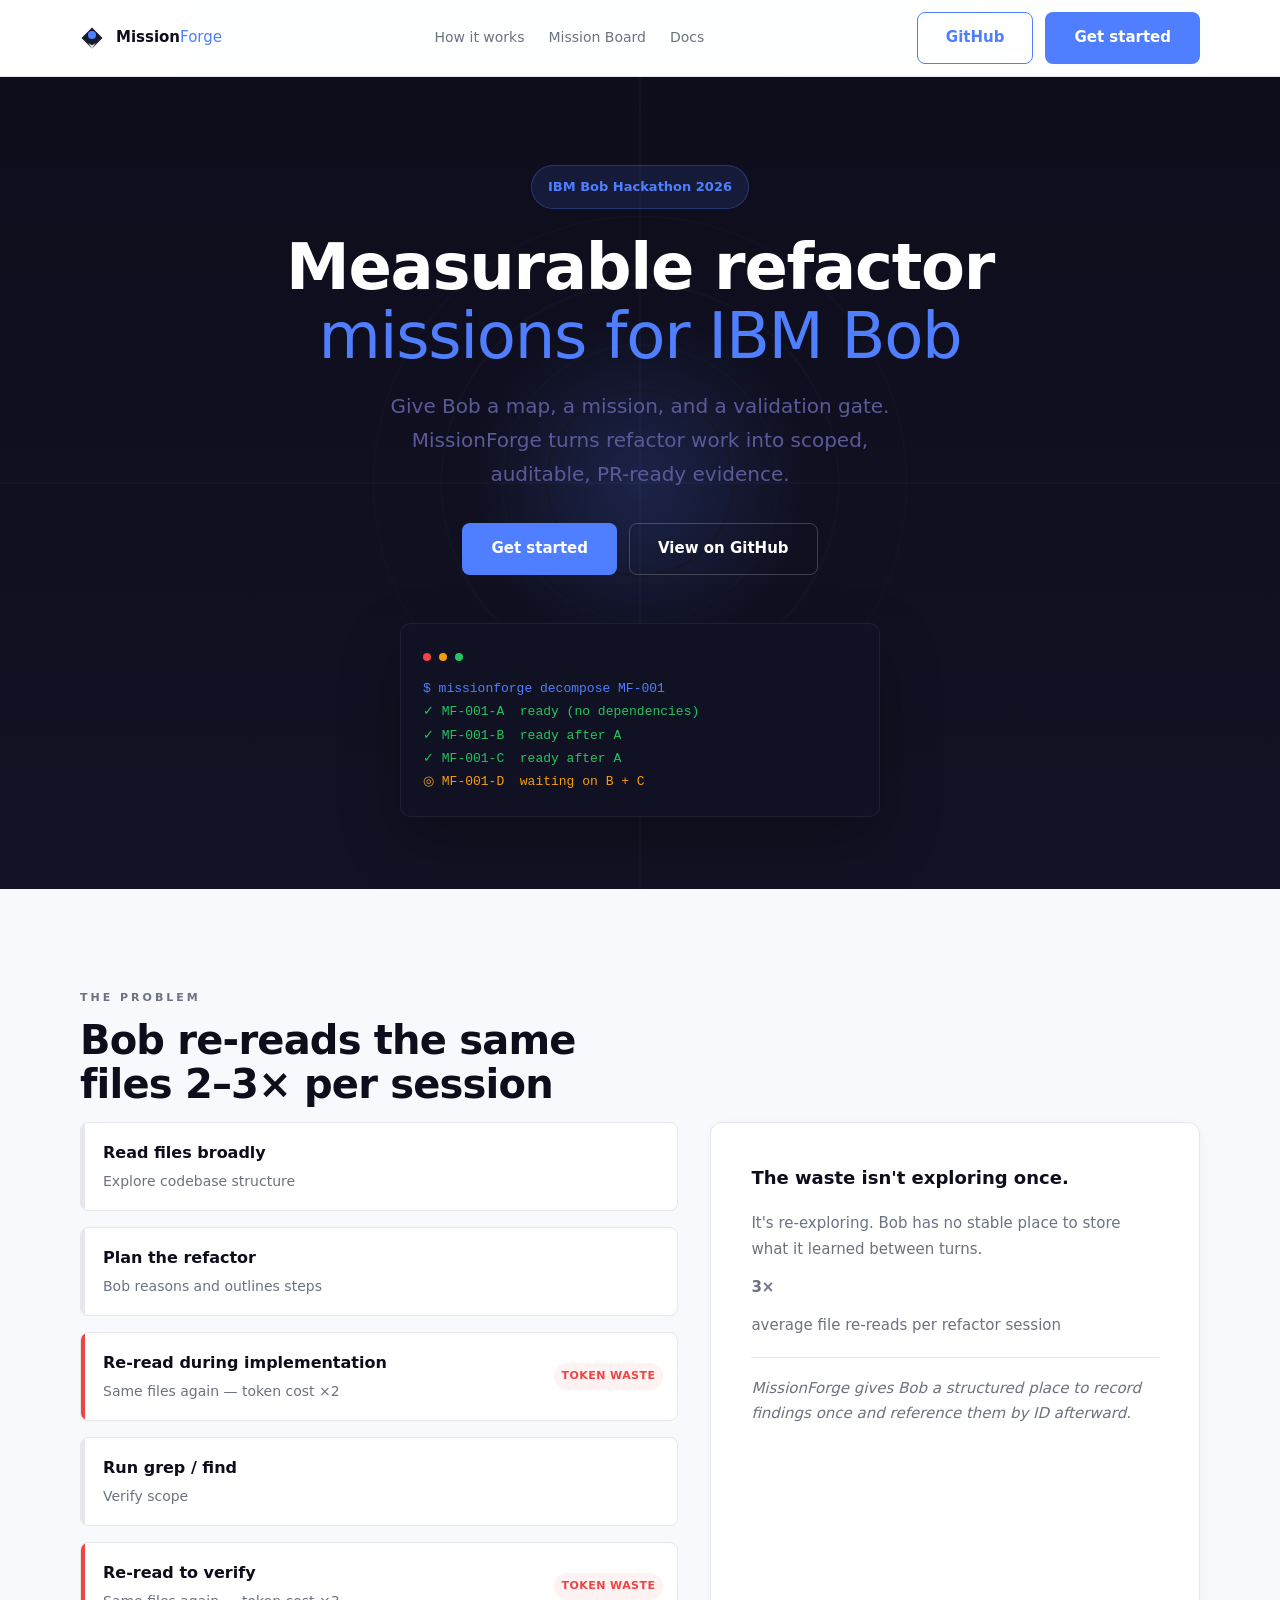
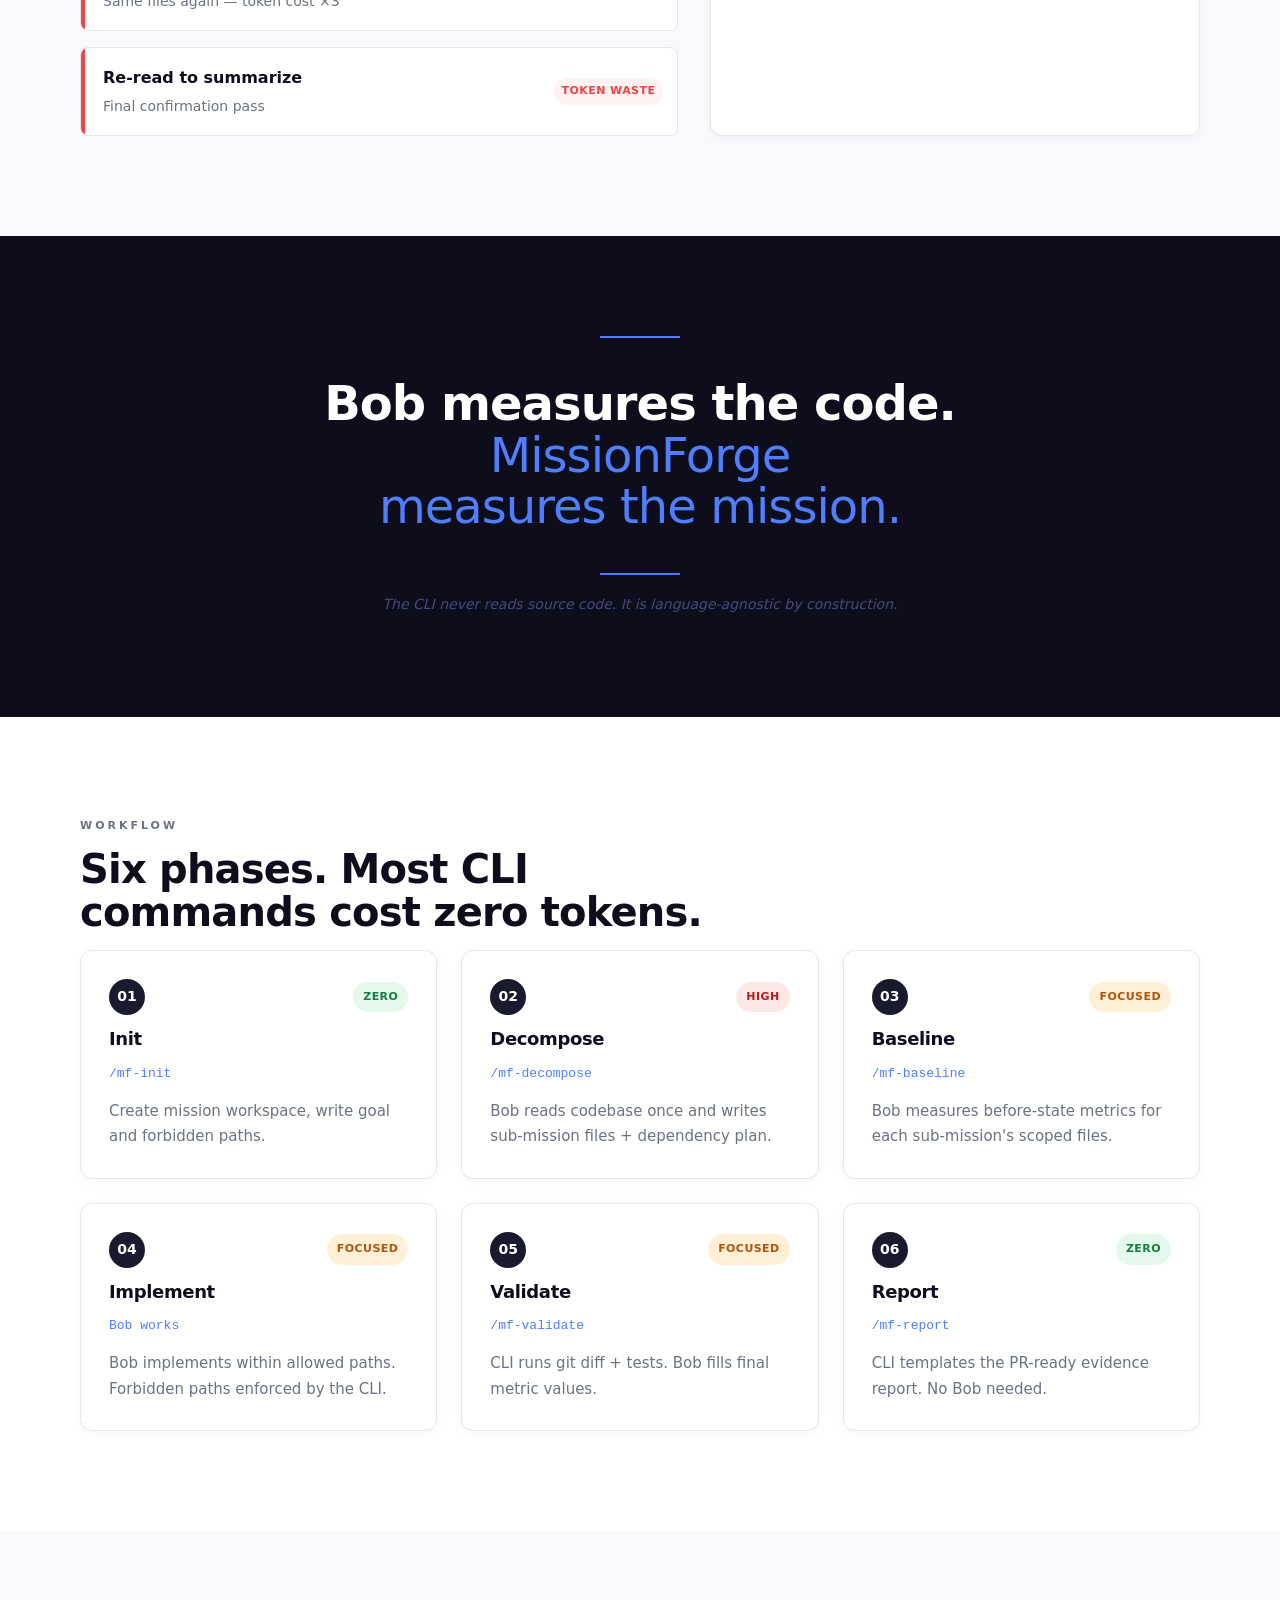
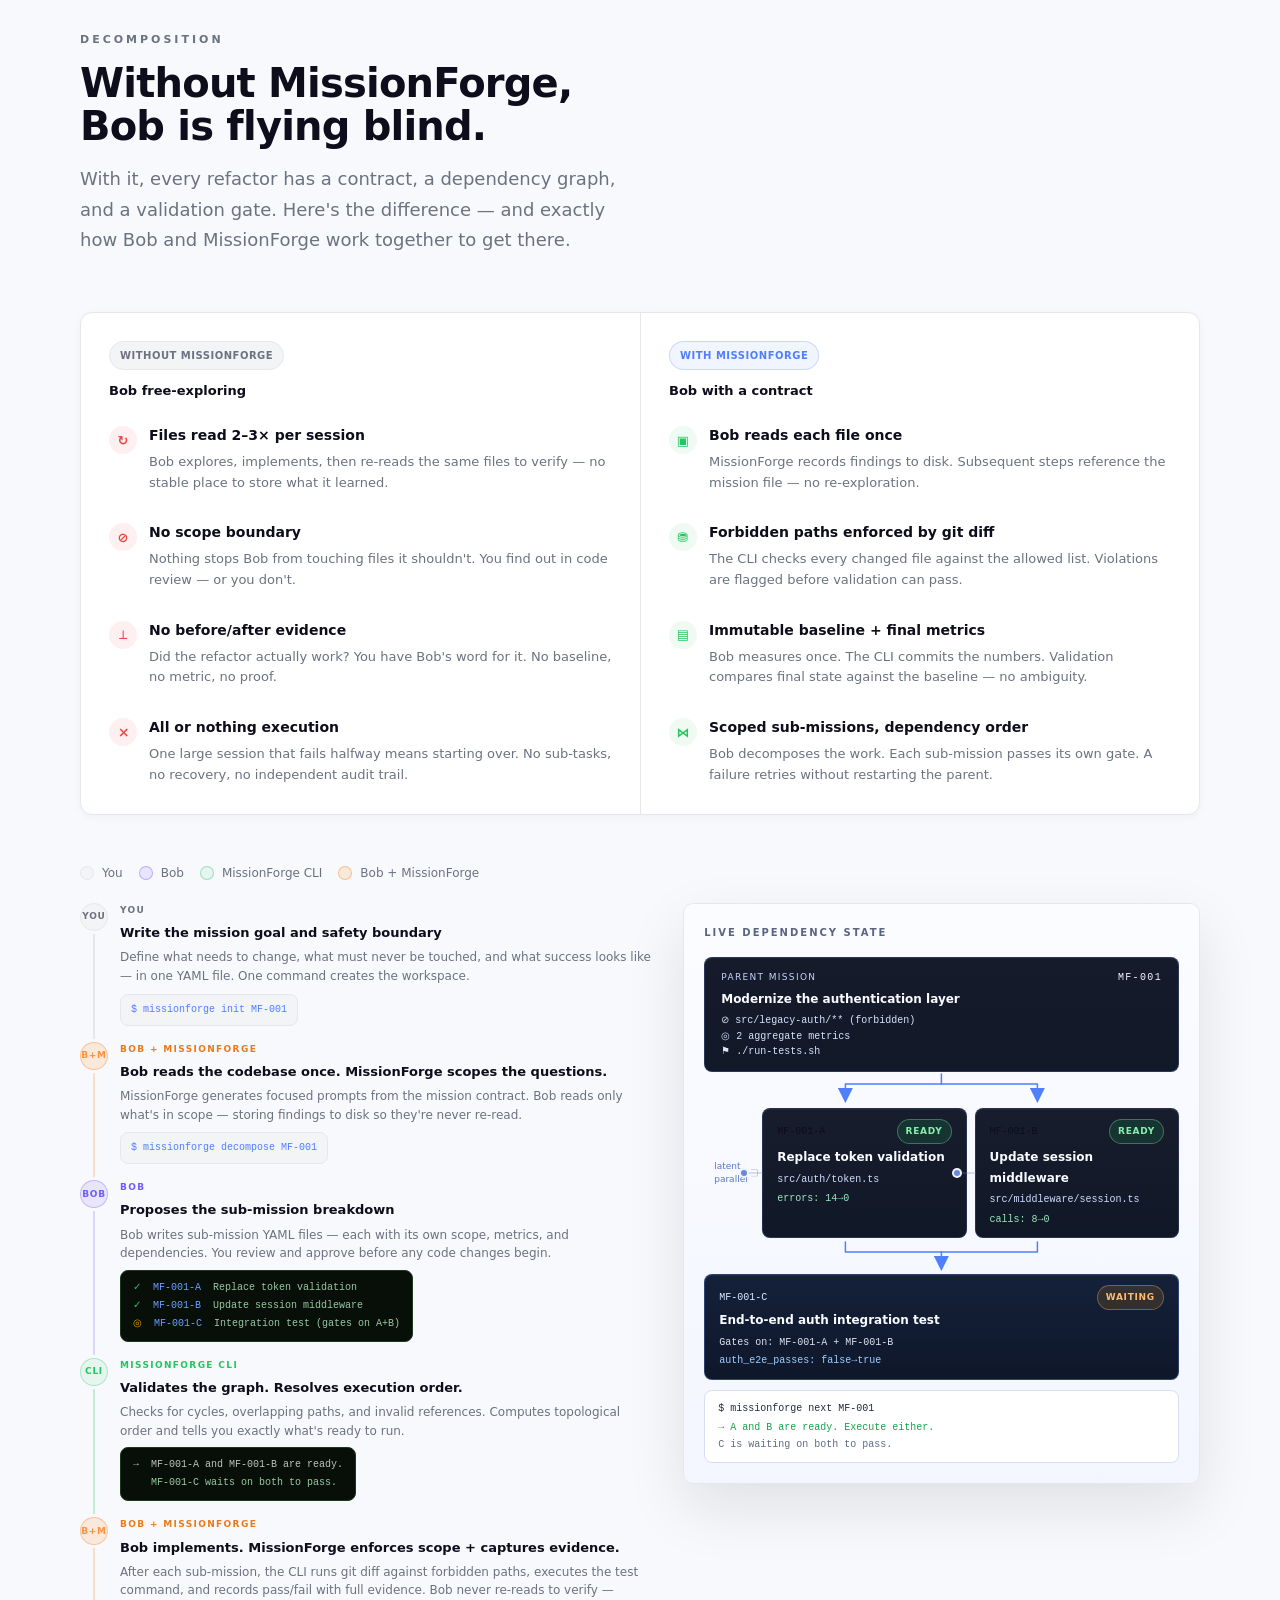
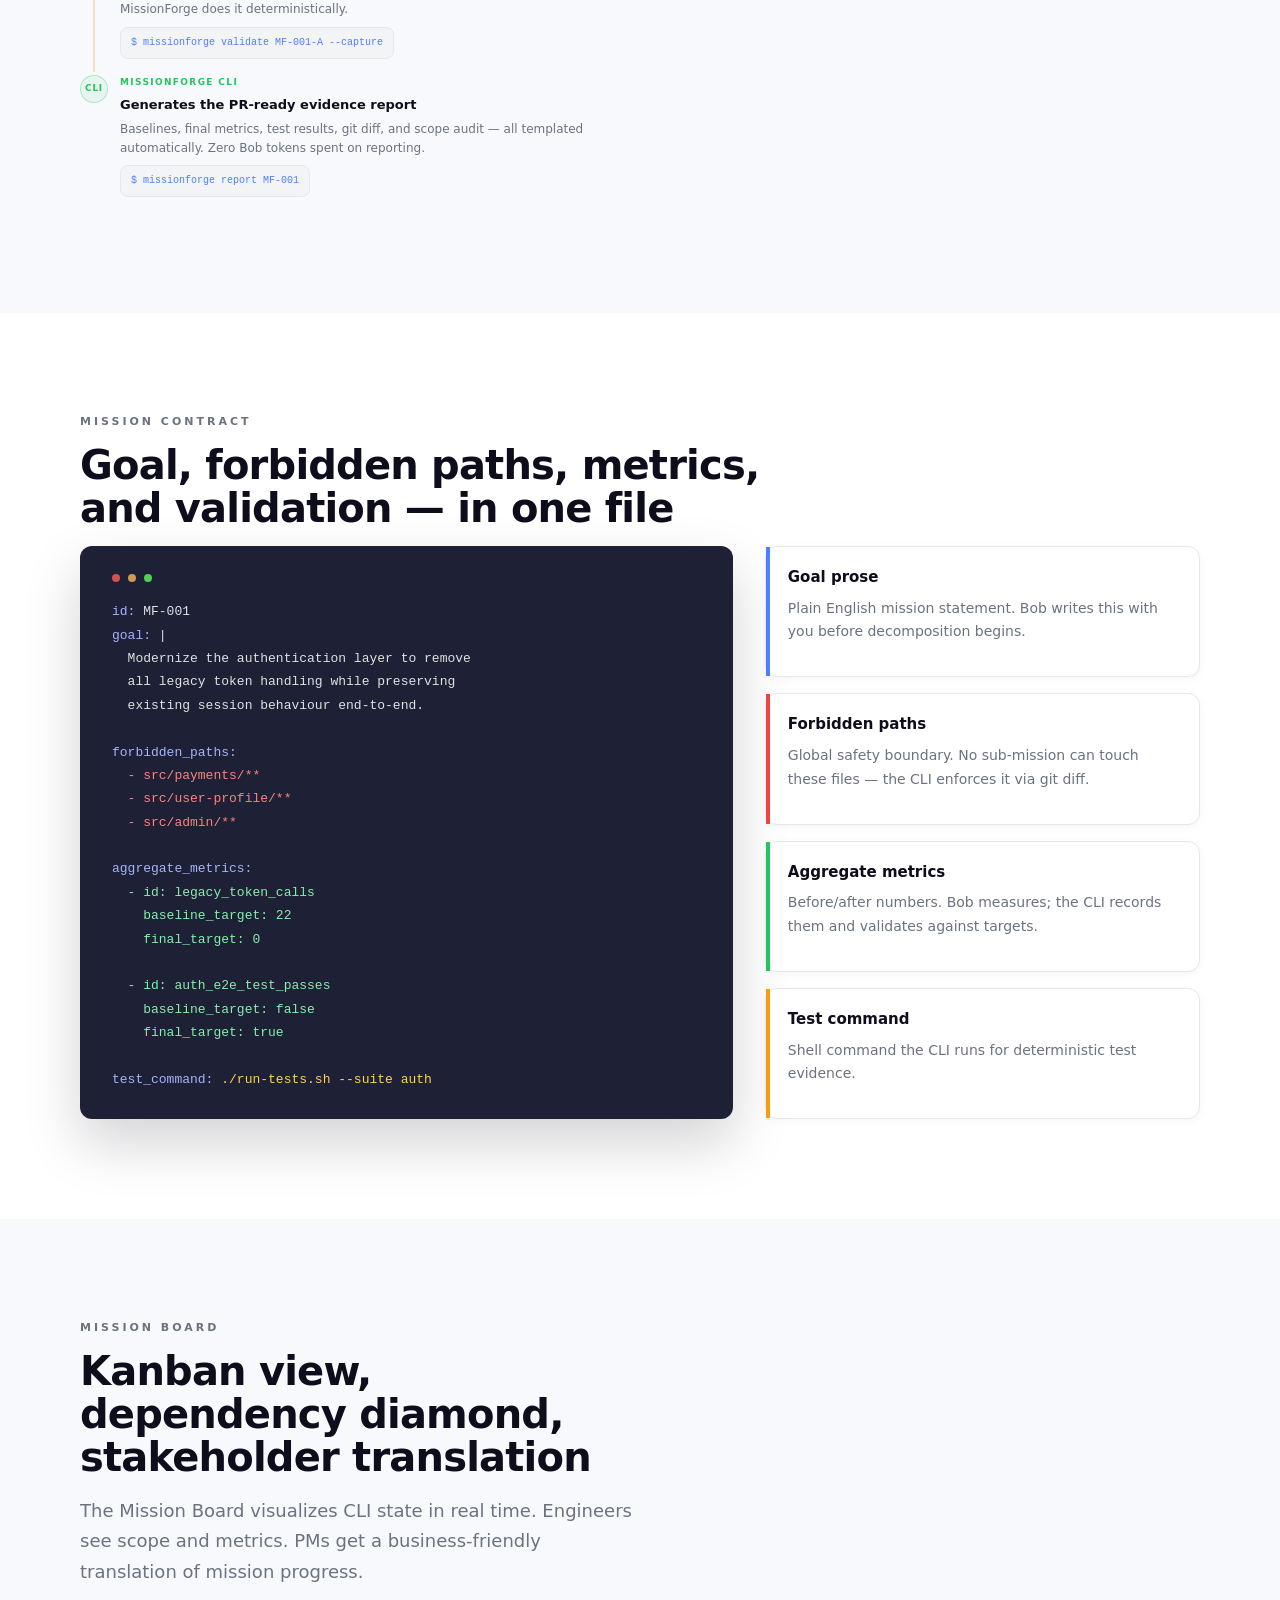
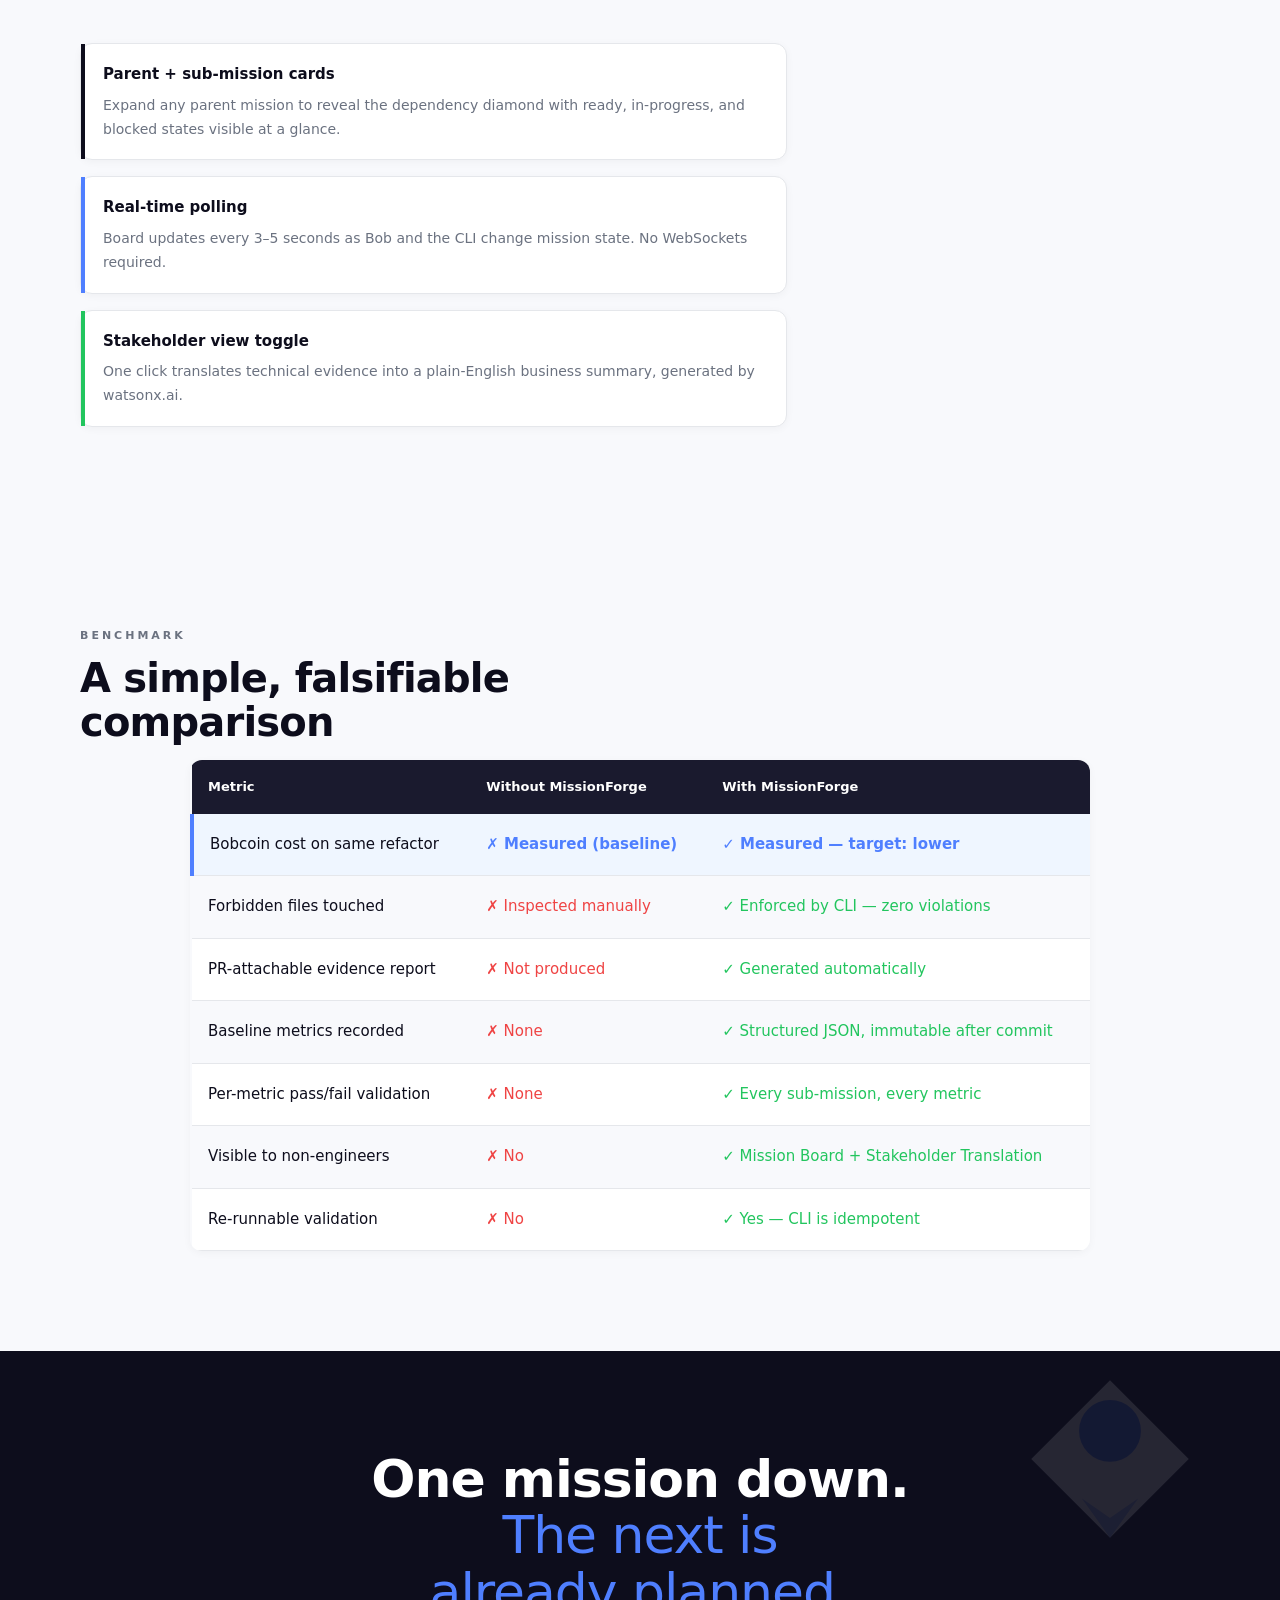
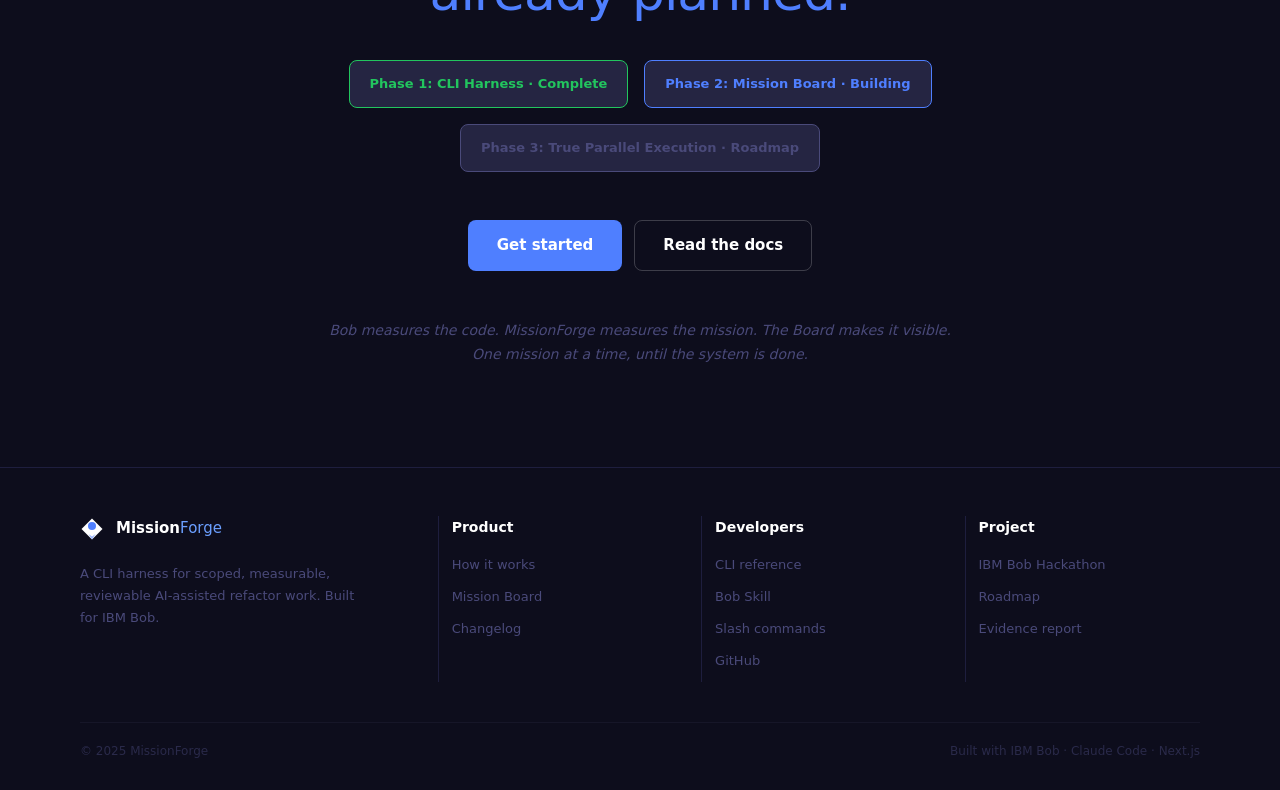
==== commit 97eda4a2: "fix(landing): wire GitHub links, drop watsonx section and placeholders" ====
--- a/landing-page/index.html
+++ b/landing-page/index.html
@@ -1521,11 +1521,10 @@
         <div class="nav-links" aria-label="Primary">
           <a href="#how-it-works">How it works</a>
           <a href="#mission-board">Mission Board</a>
-          <a href="#watsonx">Watsonx.ai</a>
-          <a href="#">Docs</a>
+          <a href="https://github.com/loudiman/Mission-Forge">Docs</a>
         </div>
         <div class="nav-actions">
-          <a class="button button-ghost" href="#">GitHub</a>
+          <a class="button button-ghost" href="https://github.com/loudiman/Mission-Forge">GitHub</a>
           <a class="button button-primary" href="#cta">Get started</a>
           <button class="mobile-menu-button" type="button" aria-expanded="false" aria-controls="mobile-panel">
             <span class="visually-hidden">Toggle navigation</span>
@@ -1537,9 +1536,8 @@
         <div class="mobile-panel-inner">
           <a href="#how-it-works">How it works</a>
           <a href="#mission-board">Mission Board</a>
-          <a href="#watsonx">Watsonx.ai</a>
-          <a href="#">Docs</a>
-          <a href="#">GitHub</a>
+          <a href="https://github.com/loudiman/Mission-Forge">Docs</a>
+          <a href="https://github.com/loudiman/Mission-Forge">GitHub</a>
         </div>
       </div>
     </nav>
@@ -1551,8 +1549,8 @@
           <h1>Measurable refactor <span class="light">missions for IBM Bob</span></h1>
           <p class="hero-copy">Give Bob a map, a mission, and a validation gate. MissionForge turns refactor work into scoped, auditable, PR-ready evidence.</p>
           <div class="hero-actions">
-            <a class="button button-primary" href="#cta">Get started</a>
-            <a class="button button-dark" href="#">View on GitHub</a>
+            <a class="button button-primary" href="https://github.com/loudiman/Mission-Forge">Get started</a>
+            <a class="button button-dark" href="https://github.com/loudiman/Mission-Forge">View on GitHub</a>
           </div>
           <div class="terminal" aria-label="MissionForge terminal example">
             <div class="terminal-dots">
@@ -2016,20 +2014,8 @@
         <div class="container">
           <p class="eyebrow">Mission Board</p>
           <h2 class="section-title">Kanban view, dependency diamond, stakeholder translation</h2>
-          <p class="section-copy">The Mission Board visualizes CLI state in real time. Engineers see scope and metrics. PMs get a business-friendly translation — powered by watsonx.ai.</p>
+          <p class="section-copy">The Mission Board visualizes CLI state in real time. Engineers see scope and metrics. PMs get a business-friendly translation of mission progress.</p>
           <div class="board-layout">
-            <label class="placeholder" data-upload="board-upload">
-              <input class="visually-hidden" id="board-upload" type="file" accept="image/*">
-              <svg width="30" height="30" viewBox="0 0 24 24" fill="none" aria-hidden="true">
-                <path d="M4 16.5V6.75C4 5.78 4.78 5 5.75 5h12.5C19.22 5 20 5.78 20 6.75v10.5c0 .97-.78 1.75-1.75 1.75H9" stroke="currentColor" stroke-width="1.6" stroke-linecap="round" stroke-linejoin="round"></path>
-                <path d="m20 14-4.6-4.6a1 1 0 0 0-1.42 0L6 17.38" stroke="currentColor" stroke-width="1.6" stroke-linecap="round" stroke-linejoin="round"></path>
-                <path d="M8.5 10.5a1.5 1.5 0 1 0 0-3 1.5 1.5 0 0 0 0 3Z" fill="currentColor"></path>
-              </svg>
-              <div class="placeholder-meta">
-                <strong>Mission Board screenshot</strong><br>
-                <small>Replace with actual screenshot</small>
-              </div>
-            </label>
             <div class="feature-column">
               <article class="callout black">
                 <strong>Parent + sub-mission cards</strong>
@@ -2045,59 +2031,6 @@
               </article>
             </div>
           </div>
-        </div>
-      </section>
-
-      <section class="section section-white" id="watsonx">
-        <div class="container">
-          <p class="eyebrow">watsonx.ai</p>
-          <h2 class="section-title">Two integrations. Both fill gaps Bob can't reach from the IDE.</h2>
-          <div class="integration-grid">
-            <article class="integration-card">
-              <h3>Mission Chat Sidebar</h3>
-              <p class="card-copy">Ask questions about mission state from the browser — grounded in structured JSON, not source code speculation.</p>
-              <div class="pill-list">
-                <div class="mini-pill">Why is this sub-mission blocked?</div>
-                <div class="mini-pill">Which forbidden file was touched?</div>
-                <div class="mini-pill">Summarize this mission for standup.</div>
-              </div>
-              <label class="placeholder" data-upload="chat-upload">
-                <input class="visually-hidden" id="chat-upload" type="file" accept="image/*">
-                <svg width="30" height="30" viewBox="0 0 24 24" fill="none" aria-hidden="true">
-                  <path d="M8 19h8c3 0 5-2 5-5V9c0-3-2-5-5-5H8C5 4 3 6 3 9v5c0 3 2 5 5 5Z" stroke="currentColor" stroke-width="1.6"></path>
-                  <path d="M8 19v2.5a.5.5 0 0 0 .82.38L12 19" stroke="currentColor" stroke-width="1.6" stroke-linecap="round"></path>
-                </svg>
-                <div class="placeholder-meta">
-                  <strong>Mission Chat screenshot</strong><br>
-                  <small>Replace with actual screenshot</small>
-                </div>
-              </label>
-            </article>
-
-            <article class="integration-card">
-              <h3>Stakeholder Translation</h3>
-              <p class="card-copy">Business-friendly mission summaries for PMs and managers — generated by Granite 3 8B Instruct, cached between state changes.</p>
-              <div class="example-card">
-                <div class="status-pill">● Complete</div>
-                <div class="card-copy" style="color:var(--fg)">The authentication layer is now legacy-free. All sessions work. No breaking changes to dependent services.</div>
-                <div class="progress-row">
-                  <span>Progress</span>
-                  <div class="progress-track"><div class="progress-fill"></div></div>
-                </div>
-              </div>
-              <label class="placeholder" data-upload="stakeholder-upload">
-                <input class="visually-hidden" id="stakeholder-upload" type="file" accept="image/*">
-                <svg width="30" height="30" viewBox="0 0 24 24" fill="none" aria-hidden="true">
-                  <path d="M5 19h14M7 16V8m5 8V5m5 11v-6" stroke="currentColor" stroke-width="1.6" stroke-linecap="round"></path>
-                </svg>
-                <div class="placeholder-meta">
-                  <strong>Stakeholder View screenshot</strong><br>
-                  <small>Replace with actual screenshot</small>
-                </div>
-              </label>
-            </article>
-          </div>
-          <div class="model-strip">Model: ibm/granite-3-8b-instruct  ·  Context: mission.yaml + baseline.json + validation.json + report.md  ·  Latency target: &lt; 5s</div>
         </div>
       </section>
 
@@ -2164,14 +2097,14 @@
           <p class="cta-title">One mission down.<span class="light">The next is already planned.</span></p>
           <div class="phase-pills">
             <div class="phase-pill complete">Phase 1: CLI Harness · Complete</div>
-            <div class="phase-pill building">Phase 2: Mission Board + watsonx · Building</div>
+            <div class="phase-pill building">Phase 2: Mission Board · Building</div>
             <div class="phase-pill roadmap">Phase 3: True Parallel Execution · Roadmap</div>
           </div>
           <div class="cta-actions">
-            <a class="button button-primary" href="#">Get started</a>
-            <a class="button button-dark" href="#">Read the docs</a>
+            <a class="button button-primary" href="https://github.com/loudiman/Mission-Forge">Get started</a>
+            <a class="button button-dark" href="https://github.com/loudiman/Mission-Forge">Read the docs</a>
           </div>
-          <p class="cta-tagline">Bob measures the code. MissionForge measures the mission. The Board makes it visible. Watsonx.ai makes it conversational. One mission at a time, until the system is done.</p>
+          <p class="cta-tagline">Bob measures the code. MissionForge measures the mission. The Board makes it visible. One mission at a time, until the system is done.</p>
         </div>
       </section>
     </main>
@@ -2194,7 +2127,6 @@
             <h4>Product</h4>
             <a href="#how-it-works">How it works</a>
             <a href="#mission-board">Mission Board</a>
-            <a href="#watsonx">watsonx.ai</a>
             <a href="#">Changelog</a>
           </div>
           <div class="footer-link-group">
@@ -2202,7 +2134,7 @@
             <a href="#">CLI reference</a>
             <a href="#">Bob Skill</a>
             <a href="#">Slash commands</a>
-            <a href="#">GitHub</a>
+            <a href="https://github.com/loudiman/Mission-Forge">GitHub</a>
           </div>
           <div class="footer-link-group">
             <h4>Project</h4>
@@ -2213,7 +2145,7 @@
         </div>
         <div class="footer-bottom">
           <span>© 2025 MissionForge</span>
-          <span>Built with IBM Bob · watsonx.ai · Next.js</span>
+          <span>Built with IBM Bob · Claude Code · Next.js</span>
         </div>
       </div>
     </footer>
@@ -2225,7 +2157,6 @@
     const mobilePanel = document.querySelector("#mobile-panel");
     const terminalLines = [...document.querySelectorAll(".terminal-line")];
     const highlightRow = document.querySelector("#benchmark-highlight");
-    const placeholders = [...document.querySelectorAll(".placeholder")];
 
     function syncNavShadow() {
       nav.classList.toggle("scrolled", window.scrollY > 40);
@@ -2265,20 +2196,6 @@
       highlightRow.classList.add("in-view");
     }
 
-    placeholders.forEach((placeholder) => {
-      const input = placeholder.querySelector("input[type='file']");
-      input.addEventListener("change", () => {
-        const [file] = input.files || [];
-        if (!file) return;
-        const reader = new FileReader();
-        reader.onload = () => {
-          placeholder.classList.add("loaded");
-          placeholder.innerHTML = "<span class=\"placeholder-meta\">Uploaded preview</span><img alt=\"Uploaded preview\">";
-          placeholder.querySelector("img").src = reader.result;
-        };
-        reader.readAsDataURL(file);
-      });
-    });
 
   </script>
 </body>
